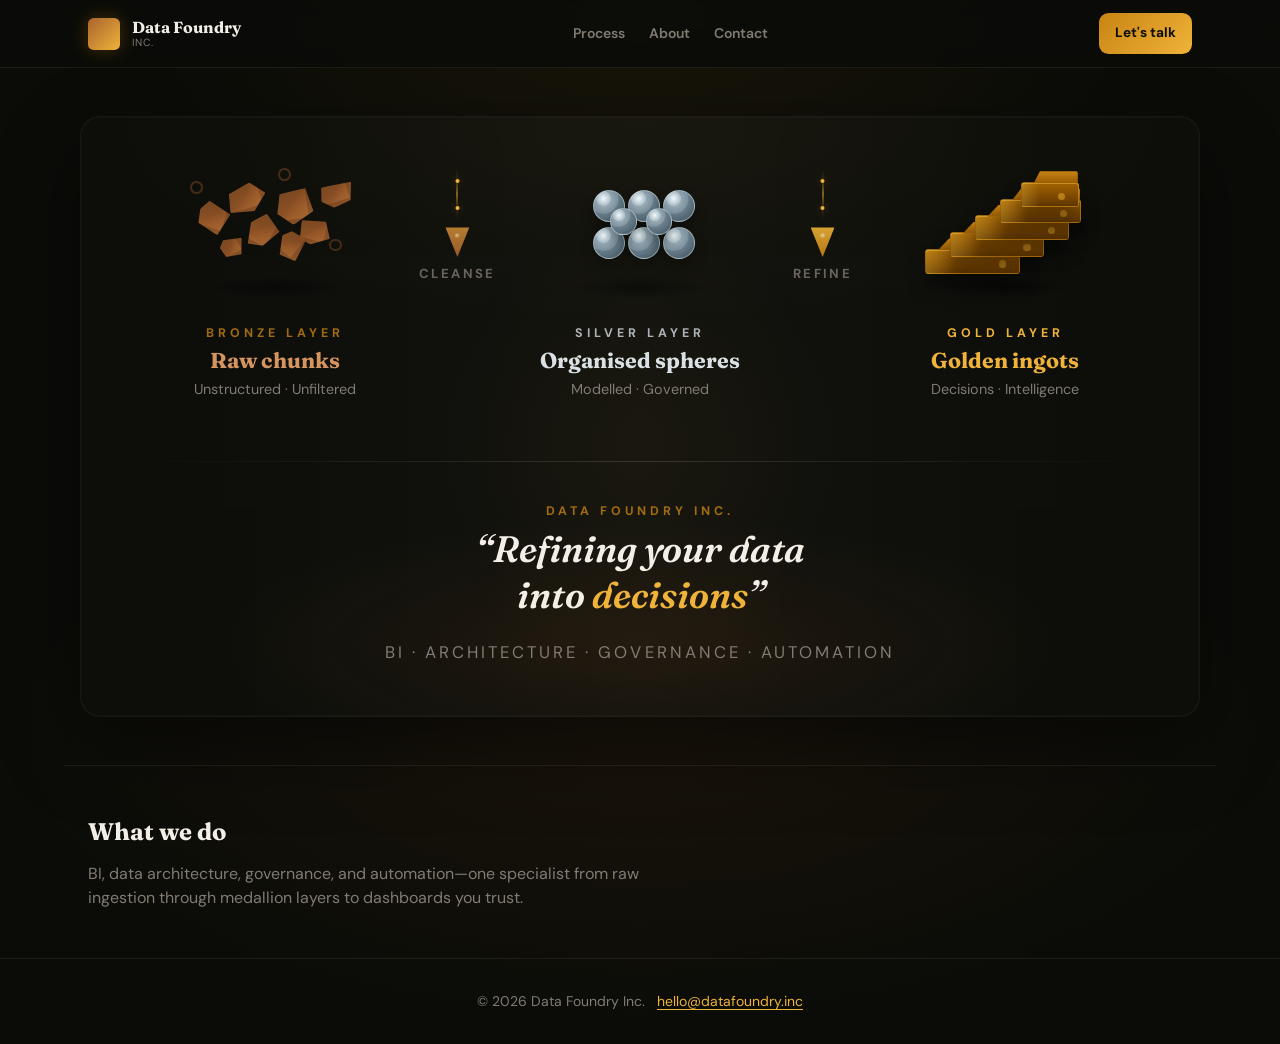
==== index.html @ 5c79ffc4 "Refine medallion stage visuals. Update the hero stages with uneven bronze chunks, organised silver s" ====
<!DOCTYPE html>
<html lang="en">
  <head>
    <meta charset="UTF-8" />
    <meta name="viewport" content="width=device-width, initial-scale=1.0" />
    <meta
      name="description"
      content="Data Foundry Inc. — Refining your data into decisions through bronze, silver, and gold."
    />
    <title>Data Foundry Inc. | Turning Raw Data into Gold</title>
    <link rel="preconnect" href="https://fonts.googleapis.com" />
    <link rel="preconnect" href="https://fonts.gstatic.com" crossorigin />
    <link
      href="https://fonts.googleapis.com/css2?family=DM+Sans:ital,opsz,wght@0,9..40,400;0,9..40,500;0,9..40,600&family=Fraunces:ital,opsz,wght@0,9..144,600;0,9..144,700;1,9..144,500&display=swap"
      rel="stylesheet"
    />
    <link rel="stylesheet" href="css/styles.css" />
  </head>
  <body>
    <a class="skip-link" href="#main">Skip to main content</a>

    <header class="nav">
      <div class="nav__inner">
        <a class="nav__brand" href="#" aria-label="Data Foundry Inc. home">
          <span class="nav__mark" aria-hidden="true"></span>
          <span class="nav__wordmark">
            <span class="nav__name">Data Foundry</span>
            <span class="nav__inc">Inc.</span>
          </span>
        </a>
        <nav class="nav__links" aria-label="Primary">
          <a href="#schema">Process</a>
          <a href="#about">About</a>
          <a href="#contact">Contact</a>
        </nav>
        <a class="btn btn--nav" href="mailto:hello@datafoundry.inc">Let's talk</a>
      </div>
    </header>

    <main id="main">
      <section class="hero" aria-labelledby="hero-heading">
        <div
          id="schema"
          class="hero-card"
          role="img"
          aria-label="Bronze layer raw chunks are cleansed into silver layer organised pieces, then refined into gold layer golden ingots. Data Foundry Inc. refining your data into decisions."
        >
          <div class="hero-card__stages">
            <article class="stage stage--bronze">
              <div class="stage__visual stage__visual--chunks" aria-hidden="true">
                <span class="ore ore--1"></span>
                <span class="ore ore--2"></span>
                <span class="ore ore--3"></span>
                <span class="ore ore--4"></span>
                <span class="ore ore--5"></span>
                <span class="ore ore--6"></span>
                <span class="ore ore--7"></span>
                <span class="ore ore--8"></span>
                <span class="spark spark--1"></span>
                <span class="spark spark--2"></span>
                <span class="spark spark--3"></span>
              </div>
              <p class="stage__eyebrow">Bronze Layer</p>
              <h2 class="stage__title">Raw chunks</h2>
              <p class="stage__meta">Unstructured · Unfiltered</p>
            </article>

            <div class="stage-action stage-action--cleanse" aria-hidden="true">
              <span class="stage-action__line"></span>
              <span class="stage-action__arrow"></span>
              <span class="stage-action__label">Cleanse</span>
            </div>

            <article class="stage stage--silver">
              <div class="stage__visual stage__visual--spheres" aria-hidden="true">
                <span class="sphere sphere--1"></span>
                <span class="sphere sphere--2"></span>
                <span class="sphere sphere--3"></span>
                <span class="sphere sphere--4"></span>
                <span class="sphere sphere--5"></span>
                <span class="sphere sphere--6"></span>
                <span class="sphere sphere--7"></span>
                <span class="sphere sphere--8"></span>
              </div>
              <p class="stage__eyebrow">Silver Layer</p>
              <h2 class="stage__title">Organised spheres</h2>
              <p class="stage__meta">Modelled · Governed</p>
            </article>

            <div class="stage-action stage-action--refine" aria-hidden="true">
              <span class="stage-action__line"></span>
              <span class="stage-action__arrow"></span>
              <span class="stage-action__label">Refine</span>
            </div>

            <article class="stage stage--gold">
              <div class="stage__visual stage__visual--ingots" aria-hidden="true">
                <span class="gold-ingot gold-ingot--1"></span>
                <span class="gold-ingot gold-ingot--2"></span>
                <span class="gold-ingot gold-ingot--3"></span>
                <span class="gold-ingot gold-ingot--4"></span>
                <span class="gold-ingot gold-ingot--5"></span>
              </div>
              <p class="stage__eyebrow">Gold Layer</p>
              <h2 class="stage__title">Golden ingots</h2>
              <p class="stage__meta">Decisions · Intelligence</p>
            </article>
          </div>

          <div class="hero-card__divider"></div>

          <div class="hero-card__brand">
            <p class="hero-card__kicker">Data Foundry Inc.</p>
            <h1 id="hero-heading">
              “Refining your data<br />
              into <span>decisions</span>”
            </h1>
            <p class="hero-card__services">
              BI · Architecture · Governance · Automation
            </p>
          </div>
        </div>
      </section>

      <section
        id="how-we-work"
        class="placeholder-section"
        aria-labelledby="how-heading"
      >
        <h2 id="how-heading">What we do</h2>
        <p>
          BI, data architecture, governance, and automation—one specialist from raw
          ingestion through medallion layers to dashboards you trust.
        </p>
      </section>
    </main>

    <footer class="footer" id="contact">
      <p>
        &copy; 2026 Data Foundry Inc.
        <a href="mailto:hello@datafoundry.inc">hello@datafoundry.inc</a>
      </p>
    </footer>
  </body>
</html>
---- css/styles.css ----
/* Data Foundry Inc. */

:root {
  --color-bg: #0b0c08;
  --color-panel: #0d0e0a;
  --color-text: #f4efe6;
  --color-muted: #817b72;
  --color-dim: #504b43;
  --color-bronze: #a9632e;
  --color-bronze-dark: #5e3418;
  --color-silver: #738997;
  --color-silver-light: #9aabb4;
  --color-gold: #c88412;
  --color-gold-light: #efb33a;
  --color-border: rgba(244, 239, 230, 0.08);
  --color-focus: #efb33a;

  --font-display: "Fraunces", Georgia, serif;
  --font-body: "DM Sans", system-ui, sans-serif;

  --nav-height: 4.25rem;
  --content-max: 72rem;
}

*,
*::before,
*::after {
  box-sizing: border-box;
}

html {
  scroll-behavior: smooth;
}

body {
  margin: 0;
  min-height: 100vh;
  font-family: var(--font-body);
  font-size: 1rem;
  line-height: 1.5;
  color: var(--color-text);
  background:
    radial-gradient(ellipse 80% 45% at 50% 70%, rgba(132, 74, 28, 0.12), transparent 62%),
    radial-gradient(ellipse 60% 40% at 50% 0%, rgba(201, 132, 18, 0.08), transparent 65%),
    var(--color-bg);
}

a {
  color: var(--color-gold-light);
  text-underline-offset: 0.2em;
}

a:hover {
  color: var(--color-text);
}

.skip-link {
  position: absolute;
  top: 1rem;
  left: 1rem;
  z-index: 200;
  padding: 0.5rem 1rem;
  font-weight: 700;
  color: var(--color-bg);
  background: var(--color-gold-light);
  border-radius: 0.25rem;
  transform: translateY(-200%);
}

.skip-link:focus {
  transform: translateY(0);
  outline: 3px solid var(--color-focus);
  outline-offset: 2px;
}

/* Nav */
.nav {
  position: sticky;
  top: 0;
  z-index: 100;
  height: var(--nav-height);
  background: rgba(11, 12, 8, 0.88);
  backdrop-filter: blur(10px);
  border-bottom: 1px solid var(--color-border);
}

.nav__inner {
  display: flex;
  align-items: center;
  justify-content: space-between;
  gap: 1rem;
  max-width: var(--content-max);
  height: 100%;
  margin: 0 auto;
  padding: 0 1.5rem;
}

.nav__brand {
  display: flex;
  align-items: center;
  gap: 0.75rem;
  color: var(--color-text);
  text-decoration: none;
}

.nav__mark {
  width: 2rem;
  height: 2rem;
  background: linear-gradient(135deg, var(--color-bronze), var(--color-gold-light));
  border-radius: 0.35rem;
  box-shadow: 0 0 18px rgba(201, 132, 18, 0.3);
}

.nav__wordmark {
  display: flex;
  flex-direction: column;
  line-height: 1.15;
}

.nav__name {
  font-family: var(--font-display);
  font-size: 1rem;
  font-weight: 700;
}

.nav__inc {
  font-size: 0.65rem;
  letter-spacing: 0.1em;
  text-transform: uppercase;
  color: var(--color-muted);
}

.nav__links {
  display: none;
  gap: 1.5rem;
}

.nav__links a {
  font-size: 0.875rem;
  font-weight: 600;
  color: var(--color-muted);
  text-decoration: none;
}

.nav__links a:hover {
  color: var(--color-text);
}

.btn {
  display: inline-flex;
  align-items: center;
  justify-content: center;
  padding: 0.65rem 1rem;
  font-size: 0.85rem;
  font-weight: 700;
  color: var(--color-bg);
  text-decoration: none;
  background: linear-gradient(135deg, var(--color-gold), var(--color-gold-light));
  border-radius: 0.6rem;
  transition: filter 0.2s ease, transform 0.2s ease;
}

.btn:hover {
  color: var(--color-bg);
  filter: brightness(1.08);
  transform: translateY(-1px);
}

.btn:focus-visible {
  outline: 3px solid var(--color-focus);
  outline-offset: 2px;
}

/* Hero */
.hero {
  max-width: var(--content-max);
  margin: 0 auto;
  padding: clamp(1.5rem, 4vw, 3rem) 1rem 3rem;
}

.hero-card {
  position: relative;
  overflow: hidden;
  padding: clamp(2rem, 4vw, 4rem) clamp(1.25rem, 4vw, 3.5rem) clamp(2rem, 4vw, 3.25rem);
  color: var(--color-text);
  background:
    radial-gradient(ellipse 55% 30% at 50% 88%, rgba(153, 81, 22, 0.13), transparent 70%),
    radial-gradient(ellipse 70% 50% at 50% 0%, rgba(255, 184, 58, 0.035), transparent 70%),
    var(--color-panel);
  border: 1px solid rgba(244, 239, 230, 0.045);
  border-radius: 1.25rem;
  box-shadow:
    0 30px 80px rgba(0, 0, 0, 0.45),
    inset 0 0 0 1px rgba(255, 255, 255, 0.02);
}

.hero-card::before {
  content: "";
  position: absolute;
  inset: 0;
  pointer-events: none;
  background:
    linear-gradient(90deg, transparent, rgba(255, 255, 255, 0.025), transparent),
    radial-gradient(circle at 50% 55%, rgba(201, 132, 18, 0.06), transparent 34%);
  opacity: 0.8;
}

.hero-card__stages {
  position: relative;
  z-index: 1;
  display: grid;
  grid-template-columns: 1fr;
  gap: 2.5rem;
  align-items: start;
}

.stage {
  text-align: center;
}

.stage__visual {
  position: relative;
  width: min(12rem, 70vw);
  height: 8.5rem;
  margin: 0 auto 1.25rem;
}

.stage__visual::after {
  content: "";
  position: absolute;
  left: 50%;
  bottom: 0.35rem;
  width: 75%;
  height: 1.4rem;
  background: radial-gradient(ellipse, rgba(0, 0, 0, 0.42), transparent 68%);
  transform: translateX(-50%);
  pointer-events: none;
}

.stage__eyebrow,
.hero-card__kicker {
  margin: 0 0 0.35rem;
  font-size: 0.78rem;
  font-weight: 700;
  letter-spacing: 0.32em;
  text-transform: uppercase;
}

.stage--bronze .stage__eyebrow,
.hero-card__kicker {
  color: rgba(201, 132, 18, 0.78);
}

.stage--silver .stage__eyebrow {
  color: rgba(218, 226, 230, 0.78);
}

.stage--gold .stage__eyebrow {
  color: var(--color-gold-light);
}

.stage__title {
  margin: 0;
  font-family: var(--font-display);
  font-size: clamp(1.1rem, 2.2vw, 1.35rem);
  line-height: 1.1;
}

.stage--bronze .stage__title {
  color: #d6945f;
}

.stage--silver .stage__title {
  color: #d9e1e5;
}

.stage--gold .stage__title {
  color: var(--color-gold-light);
}

.stage__meta {
  margin: 0.45rem 0 0;
  font-size: 0.9rem;
  color: var(--color-muted);
}

/* Bronze chunks */
.ore {
  position: absolute;
  display: block;
  width: 2rem;
  height: 1.9rem;
  background:
    linear-gradient(135deg, rgba(255, 183, 101, 0.22), transparent 42%),
    linear-gradient(145deg, #643414, var(--color-bronze) 58%, #c17a3c);
  clip-path: polygon(var(--p1, 12% 10%), var(--p2, 92% 0), var(--p3, 100% 65%), var(--p4, 58% 100%), var(--p5, 0 78%));
  box-shadow:
    0 8px 14px rgba(0, 0, 0, 0.38),
    inset -0.35rem -0.3rem 0 rgba(61, 31, 12, 0.25);
  opacity: 0.9;
  animation: ore-drift 4.5s ease-in-out infinite;
}

.ore--1 {
  top: 2.2rem;
  left: 1.2rem;
  transform: rotate(18deg);
  --p1: 20% 0;
  --p2: 95% 22%;
  --p3: 76% 100%;
  --p4: 8% 80%;
  --p5: 0 34%;
}

.ore--2 {
  top: 1rem;
  left: 3rem;
  width: 2.45rem;
  height: 1.8rem;
  transform: rotate(-17deg);
  animation-delay: 0.25s;
  --p1: 10% 18%;
  --p2: 68% 0;
  --p3: 100% 50%;
  --p4: 60% 100%;
  --p5: 0 82%;
}

.ore--3 {
  top: 2.85rem;
  left: 4.35rem;
  width: 1.85rem;
  height: 2.2rem;
  transform: rotate(28deg);
  animation-delay: 0.5s;
  --p1: 34% 0;
  --p2: 100% 28%;
  --p3: 72% 86%;
  --p4: 24% 100%;
  --p5: 0 42%;
}

.ore--4 {
  top: 1.35rem;
  left: 6rem;
  width: 2.35rem;
  height: 2.15rem;
  transform: rotate(-9deg);
  animation-delay: 0.75s;
  --p1: 18% 6%;
  --p2: 88% 0;
  --p3: 100% 70%;
  --p4: 42% 100%;
  --p5: 4% 62%;
}

.ore--5 {
  top: 3.2rem;
  left: 7.5rem;
  width: 2rem;
  height: 1.65rem;
  transform: rotate(16deg);
  animation-delay: 1s;
  --p1: 0 20%;
  --p2: 74% 0;
  --p3: 100% 58%;
  --p4: 46% 100%;
  --p5: 10% 88%;
}

.ore--6 {
  top: 0.95rem;
  left: 8.8rem;
  width: 2.15rem;
  height: 1.45rem;
  transform: rotate(-18deg);
  animation-delay: 1.25s;
  --p1: 12% 0;
  --p2: 100% 16%;
  --p3: 82% 90%;
  --p4: 30% 100%;
  --p5: 0 58%;
}

.ore--7 {
  top: 4.25rem;
  left: 2.65rem;
  width: 1.5rem;
  height: 1.35rem;
  transform: rotate(-31deg);
  animation-delay: 0.65s;
  --p1: 28% 0;
  --p2: 100% 35%;
  --p3: 64% 100%;
  --p4: 4% 74%;
  --p5: 0 24%;
}

.ore--8 {
  top: 3.95rem;
  left: 6.2rem;
  width: 1.65rem;
  height: 1.8rem;
  transform: rotate(39deg);
  animation-delay: 1.45s;
  --p1: 18% 10%;
  --p2: 80% 0;
  --p3: 100% 84%;
  --p4: 38% 100%;
  --p5: 0 42%;
}

.spark {
  position: absolute;
  display: block;
  width: 0.8rem;
  height: 0.8rem;
  border: 2px solid rgba(169, 99, 46, 0.35);
  border-radius: 50%;
  animation: spark-pulse 3s ease-in-out infinite;
}

.spark--1 {
  top: 0.8rem;
  left: 0.7rem;
}

.spark--2 {
  top: 0;
  left: 6.2rem;
  animation-delay: 0.5s;
}

.spark--3 {
  top: 4.4rem;
  left: 9.4rem;
  animation-delay: 1s;
}

/* Silver spheres */
.sphere {
  position: absolute;
  display: block;
  width: 2rem;
  height: 2rem;
  background:
    radial-gradient(circle at 32% 25%, rgba(245, 252, 255, 0.95), rgba(175, 193, 202, 0.75) 24%, transparent 25%),
    radial-gradient(circle at 35% 30%, #aebdc5, var(--color-silver) 55%, #3f535f 100%);
  border: 1px solid rgba(221, 235, 240, 0.42);
  border-radius: 50%;
  box-shadow:
    0 9px 14px rgba(0, 0, 0, 0.25),
    inset -0.35rem -0.45rem 0 rgba(40, 56, 64, 0.22);
  animation: sphere-breathe 4.8s ease-in-out infinite;
}

.sphere--1 {
  top: 1.35rem;
  left: 3.05rem;
}

.sphere--2 {
  top: 1.35rem;
  left: 5.25rem;
  animation-delay: 0.3s;
}

.sphere--3 {
  top: 1.35rem;
  left: 7.45rem;
  animation-delay: 0.6s;
}

.sphere--4 {
  top: 3.65rem;
  left: 3.05rem;
  animation-delay: 0.9s;
}

.sphere--5 {
  top: 3.65rem;
  left: 5.25rem;
  animation-delay: 1.2s;
}

.sphere--6 {
  top: 3.65rem;
  left: 7.45rem;
  animation-delay: 1.5s;
}

.sphere--7 {
  top: 2.5rem;
  left: 4.15rem;
  width: 1.65rem;
  height: 1.65rem;
  animation-delay: 0.15s;
}

.sphere--8 {
  top: 2.5rem;
  left: 6.35rem;
  width: 1.65rem;
  height: 1.65rem;
  animation-delay: 0.45s;
}

/* Gold ingots */
.gold-ingot {
  position: absolute;
  display: block;
  width: 5.9rem;
  height: 1.55rem;
  background:
    linear-gradient(90deg, rgba(255, 210, 77, 0.28), transparent 32%),
    linear-gradient(180deg, #a26203, #754300 72%, #5c3400);
  border: 1px solid rgba(255, 186, 46, 0.18);
  border-radius: 0.22rem;
  box-shadow:
    0 12px 18px rgba(0, 0, 0, 0.35),
    inset 0 1px 0 rgba(255, 198, 67, 0.45);
  animation: ingot-glow 4s ease-in-out infinite;
}

.gold-ingot::before {
  content: "";
  position: absolute;
  top: -0.72rem;
  left: 0.72rem;
  right: 0;
  height: 0.75rem;
  background: linear-gradient(180deg, var(--color-gold), #9b5d06);
  clip-path: polygon(14% 0, 100% 0, 100% 100%, 0 100%);
  border-radius: 0.16rem 0.16rem 0 0;
}

.gold-ingot::after {
  content: "";
  position: absolute;
  top: 0.65rem;
  right: 0.8rem;
  width: 0.45rem;
  height: 0.45rem;
  background: rgba(255, 190, 48, 0.45);
  border-radius: 50%;
}

.gold-ingot--1 {
  top: 5.05rem;
  left: 1rem;
}

.gold-ingot--2 {
  top: 4rem;
  left: 2.55rem;
  animation-delay: 0.25s;
}

.gold-ingot--3 {
  top: 2.95rem;
  left: 4.1rem;
  animation-delay: 0.5s;
}

.gold-ingot--4 {
  top: 1.9rem;
  left: 5.65rem;
  width: 5.1rem;
  animation-delay: 0.75s;
}

.gold-ingot--5 {
  top: 0.85rem;
  left: 7rem;
  width: 3.6rem;
  animation-delay: 1s;
}

/* Stage action markers */
.stage-action {
  display: none;
}

.stage-action__line {
  position: absolute;
  left: 50%;
  top: 0;
  width: 1px;
  height: 3.25rem;
  background: linear-gradient(180deg, transparent, rgba(201, 132, 18, 0.28), var(--color-gold-light), rgba(201, 132, 18, 0.28), transparent);
  transform: translateX(-50%);
}

.stage-action__line::before,
.stage-action__line::after {
  content: "";
  position: absolute;
  left: 50%;
  width: 0.25rem;
  height: 0.25rem;
  background: var(--color-gold-light);
  border-radius: 50%;
  transform: translateX(-50%);
  box-shadow: 0 0 8px rgba(239, 179, 58, 0.45);
}

.stage-action__line::before {
  top: 0.65rem;
}

.stage-action__line::after {
  bottom: 0.65rem;
}

.stage-action__arrow {
  position: absolute;
  left: 50%;
  top: 3.7rem;
  width: 1.55rem;
  height: 1.85rem;
  background:
    radial-gradient(circle at 50% 28%, rgba(255, 235, 179, 0.8), transparent 12%),
    linear-gradient(180deg, var(--color-gold-light), var(--color-gold));
  clip-path: polygon(50% 100%, 2% 0, 98% 0);
  opacity: 0.9;
  transform: translateX(-50%);
  animation: marker-drop 2.6s ease-in-out infinite;
  filter: drop-shadow(0 0 8px rgba(201, 132, 18, 0.35));
}

.stage-action__label {
  position: absolute;
  top: 6rem;
  left: 50%;
  font-size: 0.82rem;
  font-weight: 700;
  letter-spacing: 0.18em;
  text-transform: uppercase;
  color: rgba(129, 123, 114, 0.78);
  transform: translateX(-50%);
}

.stage-action--cleanse .stage-action__arrow {
  background:
    radial-gradient(circle at 50% 28%, rgba(255, 235, 179, 0.8), transparent 12%),
    linear-gradient(180deg, #c88935, var(--color-bronze));
}

.stage-action--refine .stage-action__arrow {
  background:
    radial-gradient(circle at 50% 28%, rgba(255, 246, 204, 0.92), transparent 12%),
    linear-gradient(180deg, var(--color-gold-light), var(--color-gold));
}

.hero-card__divider {
  position: relative;
  z-index: 1;
  height: 1px;
  margin: clamp(2.5rem, 5vw, 3.75rem) 0 clamp(2rem, 4vw, 2.5rem);
  background: linear-gradient(90deg, transparent, rgba(244, 239, 230, 0.14), transparent);
}

.hero-card__brand {
  position: relative;
  z-index: 1;
  max-width: 44rem;
  margin: 0 auto;
  text-align: center;
}

.hero-card__brand h1 {
  margin: 0;
  font-family: var(--font-display);
  font-size: clamp(1.65rem, 4vw, 2.3rem);
  font-style: italic;
  font-weight: 600;
  line-height: 1.25;
  color: var(--color-text);
}

.hero-card__brand h1 span {
  color: var(--color-gold-light);
}

.hero-card__services {
  margin: 1.35rem 0 0;
  font-size: clamp(0.85rem, 2vw, 1.05rem);
  letter-spacing: 0.18em;
  text-transform: uppercase;
  color: var(--color-muted);
}

.placeholder-section {
  max-width: var(--content-max);
  margin: 0 auto;
  padding: 3rem 1.5rem;
  border-top: 1px solid var(--color-border);
}

.placeholder-section h2 {
  margin: 0 0 0.75rem;
  font-family: var(--font-display);
  font-size: 1.5rem;
}

.placeholder-section p {
  margin: 0;
  max-width: 36rem;
  color: var(--color-muted);
}

.footer {
  padding: 2rem 1.5rem;
  border-top: 1px solid var(--color-border);
  text-align: center;
  font-size: 0.875rem;
  color: var(--color-muted);
}

.footer p {
  margin: 0;
}

.footer a {
  margin-left: 0.5rem;
}

@keyframes ore-drift {
  0%,
  100% {
    translate: 0 0;
  }
  50% {
    translate: 0 -0.35rem;
  }
}

@keyframes spark-pulse {
  0%,
  100% {
    opacity: 0.25;
    scale: 0.9;
  }
  50% {
    opacity: 0.8;
    scale: 1.15;
  }
}

@keyframes sphere-breathe {
  0%,
  100% {
    translate: 0 0;
    filter: brightness(1);
  }
  50% {
    translate: 0 -0.18rem;
    filter: brightness(1.12);
  }
}

@keyframes ingot-glow {
  0%,
  100% {
    filter: brightness(0.95);
    box-shadow:
      0 12px 18px rgba(0, 0, 0, 0.35),
      inset 0 1px 0 rgba(255, 198, 67, 0.45);
  }
  50% {
    filter: brightness(1.18);
    box-shadow:
      0 12px 20px rgba(0, 0, 0, 0.35),
      0 0 24px rgba(201, 132, 18, 0.28),
      inset 0 1px 0 rgba(255, 198, 67, 0.6);
  }
}

@keyframes marker-drop {
  0%,
  100% {
    translate: 0 0;
    opacity: 0.65;
  }
  50% {
    translate: 0 0.4rem;
    opacity: 1;
  }
}

@media (prefers-reduced-motion: reduce) {
  html {
    scroll-behavior: auto;
  }

  .ore,
  .spark,
  .sphere,
  .gold-ingot,
  .stage-action__arrow {
    animation: none;
  }

  .btn:hover {
    transform: none;
  }
}

@media (min-width: 760px) {
  .nav__links {
    display: flex;
  }

  .hero-card__stages {
    grid-template-columns: minmax(0, 1fr) 5rem minmax(0, 1fr) 5rem minmax(0, 1fr);
    gap: 0;
  }

  .stage-action {
    position: relative;
    display: block;
    min-height: 8.5rem;
  }
}

@media (max-width: 759px) {
  .stage-action {
    display: flex;
    align-items: center;
    justify-content: center;
    min-height: 2rem;
  }

  .stage-action__line {
    position: static;
    width: min(12rem, 60vw);
    height: 1px;
    background: linear-gradient(90deg, transparent, rgba(201, 132, 18, 0.8), transparent);
    transform: none;
  }

  .stage-action__line::before,
  .stage-action__line::after,
  .stage-action__arrow,
  .stage-action__label {
    display: none;
  }
}
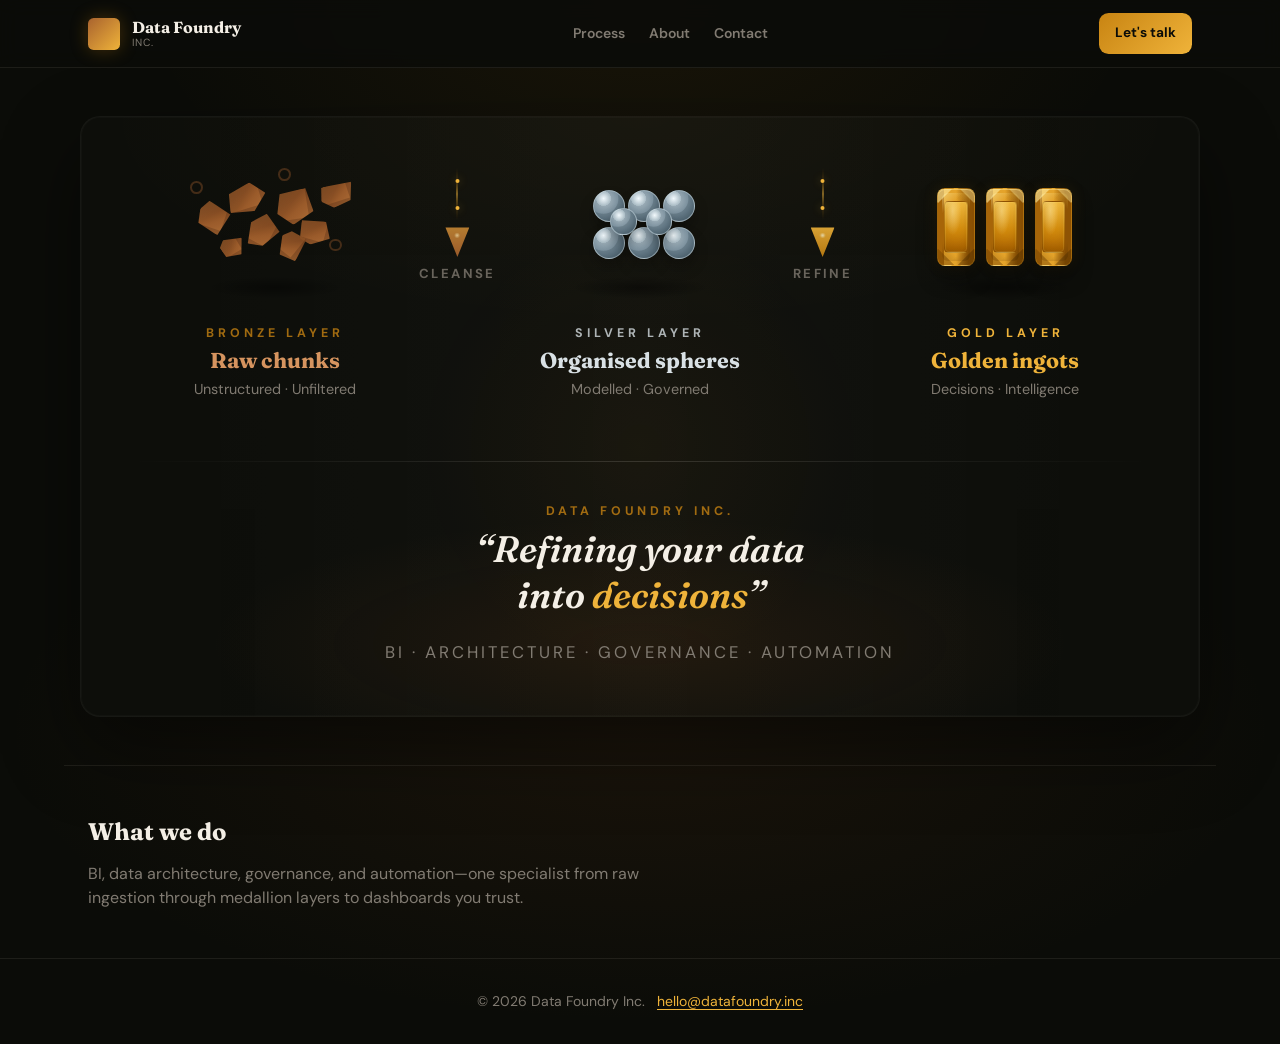
==== commit 3c0103dd: "Refine gold ingot visuals. Show three equal beveled ingots side by side in the hero gold stage.  Co-" ====
--- a/index.html
+++ b/index.html
@@ -98,8 +98,6 @@
                 <span class="gold-ingot gold-ingot--1"></span>
                 <span class="gold-ingot gold-ingot--2"></span>
                 <span class="gold-ingot gold-ingot--3"></span>
-                <span class="gold-ingot gold-ingot--4"></span>
-                <span class="gold-ingot gold-ingot--5"></span>
               </div>
               <p class="stage__eyebrow">Gold Layer</p>
               <h2 class="stage__title">Golden ingots</h2>
--- a/css/styles.css
+++ b/css/styles.css
@@ -509,71 +509,66 @@
 .gold-ingot {
   position: absolute;
   display: block;
-  width: 5.9rem;
-  height: 1.55rem;
-  background:
-    linear-gradient(90deg, rgba(255, 210, 77, 0.28), transparent 32%),
-    linear-gradient(180deg, #a26203, #754300 72%, #5c3400);
+  width: 2.35rem;
+  height: 4.85rem;
+  background:
+    linear-gradient(135deg, rgba(255, 240, 166, 0.58) 0 12%, transparent 13%),
+    linear-gradient(225deg, rgba(255, 240, 166, 0.4) 0 12%, transparent 13%),
+    linear-gradient(315deg, rgba(80, 46, 0, 0.42) 0 14%, transparent 15%),
+    linear-gradient(45deg, rgba(112, 64, 0, 0.44) 0 14%, transparent 15%),
+    linear-gradient(90deg, #a76508 0 16%, #e4a32a 17% 50%, #8e5304 84% 100%);
   border: 1px solid rgba(255, 186, 46, 0.18);
-  border-radius: 0.22rem;
+  border-radius: 0.5rem;
   box-shadow:
-    0 12px 18px rgba(0, 0, 0, 0.35),
-    inset 0 1px 0 rgba(255, 198, 67, 0.45);
+    0 12px 20px rgba(0, 0, 0, 0.38),
+    0 0 16px rgba(201, 132, 18, 0.12),
+    inset 0 1px 0 rgba(255, 233, 156, 0.45);
   animation: ingot-glow 4s ease-in-out infinite;
 }
 
 .gold-ingot::before {
   content: "";
   position: absolute;
-  top: -0.72rem;
-  left: 0.72rem;
-  right: 0;
-  height: 0.75rem;
-  background: linear-gradient(180deg, var(--color-gold), #9b5d06);
-  clip-path: polygon(14% 0, 100% 0, 100% 100%, 0 100%);
-  border-radius: 0.16rem 0.16rem 0 0;
+  inset: 0.72rem 0.38rem;
+  background:
+    radial-gradient(ellipse at 35% 18%, rgba(255, 246, 196, 0.42), transparent 42%),
+    linear-gradient(180deg, #f1bd48, #cf8d18 55%, #a76408);
+  border: 1px solid rgba(76, 42, 0, 0.32);
+  border-radius: 0.28rem;
+  box-shadow:
+    inset 0 0 0 1px rgba(255, 231, 143, 0.12),
+    inset 0 -0.35rem 0.65rem rgba(76, 42, 0, 0.16);
+  filter: saturate(1.08);
 }
 
 .gold-ingot::after {
   content: "";
   position: absolute;
-  top: 0.65rem;
-  right: 0.8rem;
-  width: 0.45rem;
-  height: 0.45rem;
-  background: rgba(255, 190, 48, 0.45);
-  border-radius: 50%;
+  inset: 0.24rem;
+  background:
+    linear-gradient(135deg, rgba(255, 242, 173, 0.48), transparent 22%),
+    linear-gradient(225deg, rgba(255, 222, 103, 0.28), transparent 18%),
+    linear-gradient(315deg, rgba(68, 38, 0, 0.32), transparent 20%),
+    linear-gradient(45deg, rgba(101, 59, 0, 0.34), transparent 20%);
+  border-radius: 0.38rem;
+  pointer-events: none;
 }
 
 .gold-ingot--1 {
-  top: 5.05rem;
-  left: 1rem;
+  top: 1.25rem;
+  left: 1.75rem;
 }
 
 .gold-ingot--2 {
-  top: 4rem;
-  left: 2.55rem;
+  top: 1.25rem;
+  left: 4.8rem;
   animation-delay: 0.25s;
 }
 
 .gold-ingot--3 {
-  top: 2.95rem;
-  left: 4.1rem;
+  top: 1.25rem;
+  left: 7.85rem;
   animation-delay: 0.5s;
-}
-
-.gold-ingot--4 {
-  top: 1.9rem;
-  left: 5.65rem;
-  width: 5.1rem;
-  animation-delay: 0.75s;
-}
-
-.gold-ingot--5 {
-  top: 0.85rem;
-  left: 7rem;
-  width: 3.6rem;
-  animation-delay: 1s;
 }
 
 /* Stage action markers */
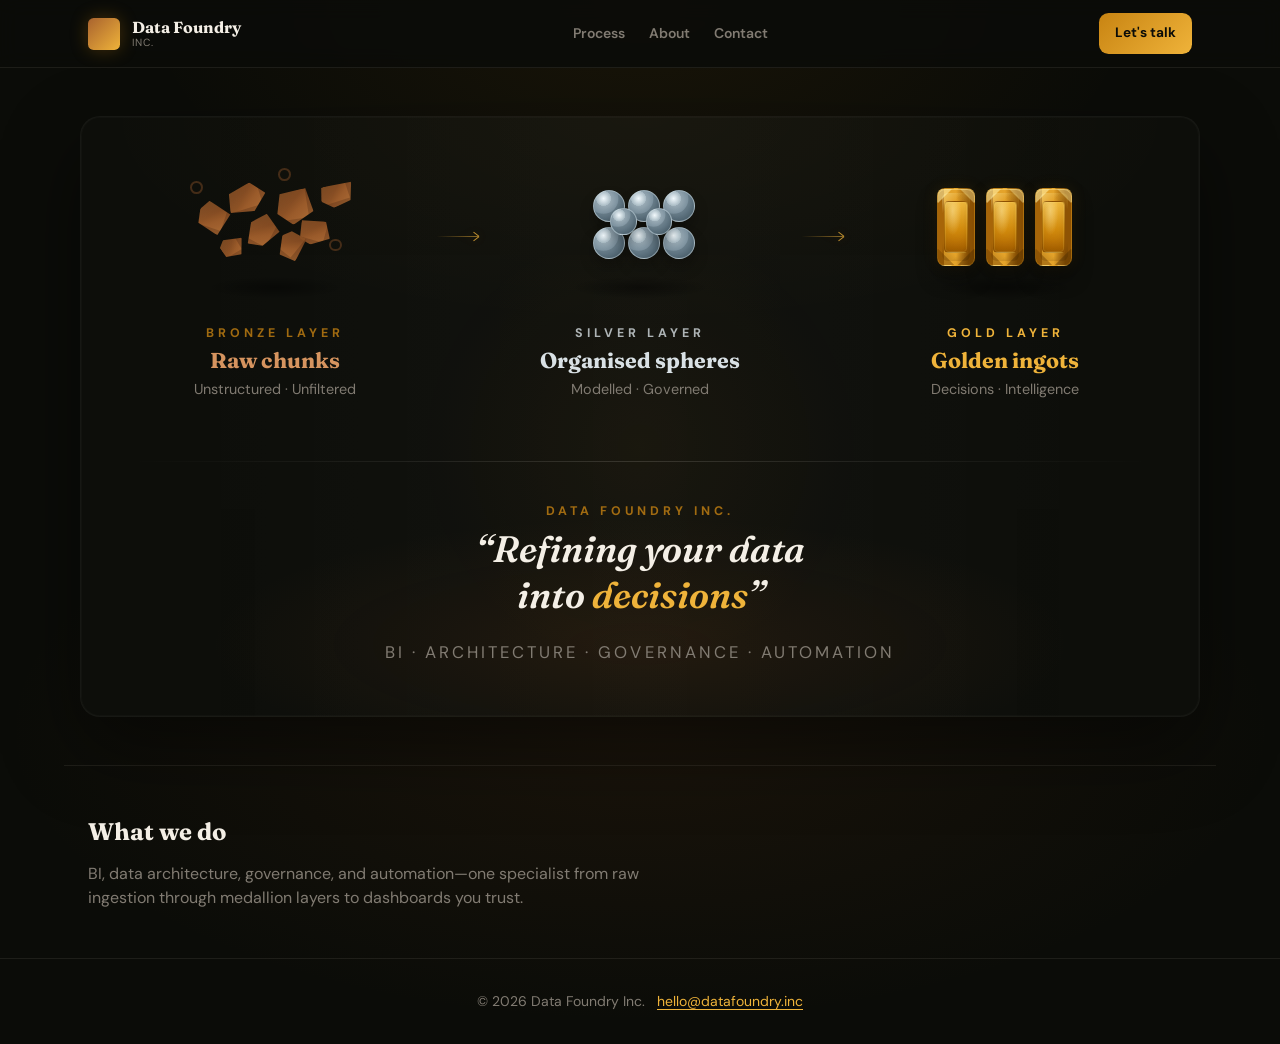
==== commit 744d9446: "Simplify medallion flow arrows. Replace the cleanse and refine markers with subtle horizontal arrows" ====
--- a/index.html
+++ b/index.html
@@ -65,10 +65,8 @@
               <p class="stage__meta">Unstructured · Unfiltered</p>
             </article>
 
-            <div class="stage-action stage-action--cleanse" aria-hidden="true">
-              <span class="stage-action__line"></span>
+            <div class="stage-action" aria-hidden="true">
               <span class="stage-action__arrow"></span>
-              <span class="stage-action__label">Cleanse</span>
             </div>
 
             <article class="stage stage--silver">
@@ -87,10 +85,8 @@
               <p class="stage__meta">Modelled · Governed</p>
             </article>
 
-            <div class="stage-action stage-action--refine" aria-hidden="true">
-              <span class="stage-action__line"></span>
+            <div class="stage-action" aria-hidden="true">
               <span class="stage-action__arrow"></span>
-              <span class="stage-action__label">Refine</span>
             </div>
 
             <article class="stage stage--gold">
--- a/css/styles.css
+++ b/css/styles.css
@@ -576,75 +576,34 @@
   display: none;
 }
 
-.stage-action__line {
-  position: absolute;
-  left: 50%;
-  top: 0;
-  width: 1px;
-  height: 3.25rem;
-  background: linear-gradient(180deg, transparent, rgba(201, 132, 18, 0.28), var(--color-gold-light), rgba(201, 132, 18, 0.28), transparent);
-  transform: translateX(-50%);
-}
-
-.stage-action__line::before,
-.stage-action__line::after {
+.stage-action__arrow {
+  position: relative;
+  display: block;
+  width: 2.7rem;
+  height: 1px;
+  background: linear-gradient(90deg, transparent, rgba(239, 179, 58, 0.72));
+  opacity: 0.78;
+  filter: drop-shadow(0 0 6px rgba(201, 132, 18, 0.28));
+  animation: arrow-pulse 2.8s ease-in-out infinite;
+}
+
+.stage-action__arrow::before,
+.stage-action__arrow::after {
   content: "";
   position: absolute;
-  left: 50%;
-  width: 0.25rem;
-  height: 0.25rem;
+  right: 0;
+  width: 0.45rem;
+  height: 1px;
   background: var(--color-gold-light);
-  border-radius: 50%;
-  transform: translateX(-50%);
-  box-shadow: 0 0 8px rgba(239, 179, 58, 0.45);
-}
-
-.stage-action__line::before {
-  top: 0.65rem;
-}
-
-.stage-action__line::after {
-  bottom: 0.65rem;
-}
-
-.stage-action__arrow {
-  position: absolute;
-  left: 50%;
-  top: 3.7rem;
-  width: 1.55rem;
-  height: 1.85rem;
-  background:
-    radial-gradient(circle at 50% 28%, rgba(255, 235, 179, 0.8), transparent 12%),
-    linear-gradient(180deg, var(--color-gold-light), var(--color-gold));
-  clip-path: polygon(50% 100%, 2% 0, 98% 0);
-  opacity: 0.9;
-  transform: translateX(-50%);
-  animation: marker-drop 2.6s ease-in-out infinite;
-  filter: drop-shadow(0 0 8px rgba(201, 132, 18, 0.35));
-}
-
-.stage-action__label {
-  position: absolute;
-  top: 6rem;
-  left: 50%;
-  font-size: 0.82rem;
-  font-weight: 700;
-  letter-spacing: 0.18em;
-  text-transform: uppercase;
-  color: rgba(129, 123, 114, 0.78);
-  transform: translateX(-50%);
-}
-
-.stage-action--cleanse .stage-action__arrow {
-  background:
-    radial-gradient(circle at 50% 28%, rgba(255, 235, 179, 0.8), transparent 12%),
-    linear-gradient(180deg, #c88935, var(--color-bronze));
-}
-
-.stage-action--refine .stage-action__arrow {
-  background:
-    radial-gradient(circle at 50% 28%, rgba(255, 246, 204, 0.92), transparent 12%),
-    linear-gradient(180deg, var(--color-gold-light), var(--color-gold));
+  transform-origin: right center;
+}
+
+.stage-action__arrow::before {
+  transform: rotate(38deg);
+}
+
+.stage-action__arrow::after {
+  transform: rotate(-38deg);
 }
 
 .hero-card__divider {
@@ -771,15 +730,15 @@
   }
 }
 
-@keyframes marker-drop {
+@keyframes arrow-pulse {
   0%,
   100% {
-    translate: 0 0;
-    opacity: 0.65;
+    opacity: 0.45;
+    transform: translateX(-0.15rem);
   }
   50% {
-    translate: 0 0.4rem;
-    opacity: 1;
+    opacity: 0.95;
+    transform: translateX(0.15rem);
   }
 }
 
@@ -813,7 +772,9 @@
 
   .stage-action {
     position: relative;
-    display: block;
+    display: flex;
+    align-items: center;
+    justify-content: center;
     min-height: 8.5rem;
   }
 }
@@ -823,21 +784,10 @@
     display: flex;
     align-items: center;
     justify-content: center;
-    min-height: 2rem;
-  }
-
-  .stage-action__line {
-    position: static;
-    width: min(12rem, 60vw);
-    height: 1px;
-    background: linear-gradient(90deg, transparent, rgba(201, 132, 18, 0.8), transparent);
-    transform: none;
-  }
-
-  .stage-action__line::before,
-  .stage-action__line::after,
-  .stage-action__arrow,
-  .stage-action__label {
-    display: none;
-  }
-}
+    min-height: 1.5rem;
+  }
+
+  .stage-action__arrow {
+    width: min(7rem, 35vw);
+  }
+}
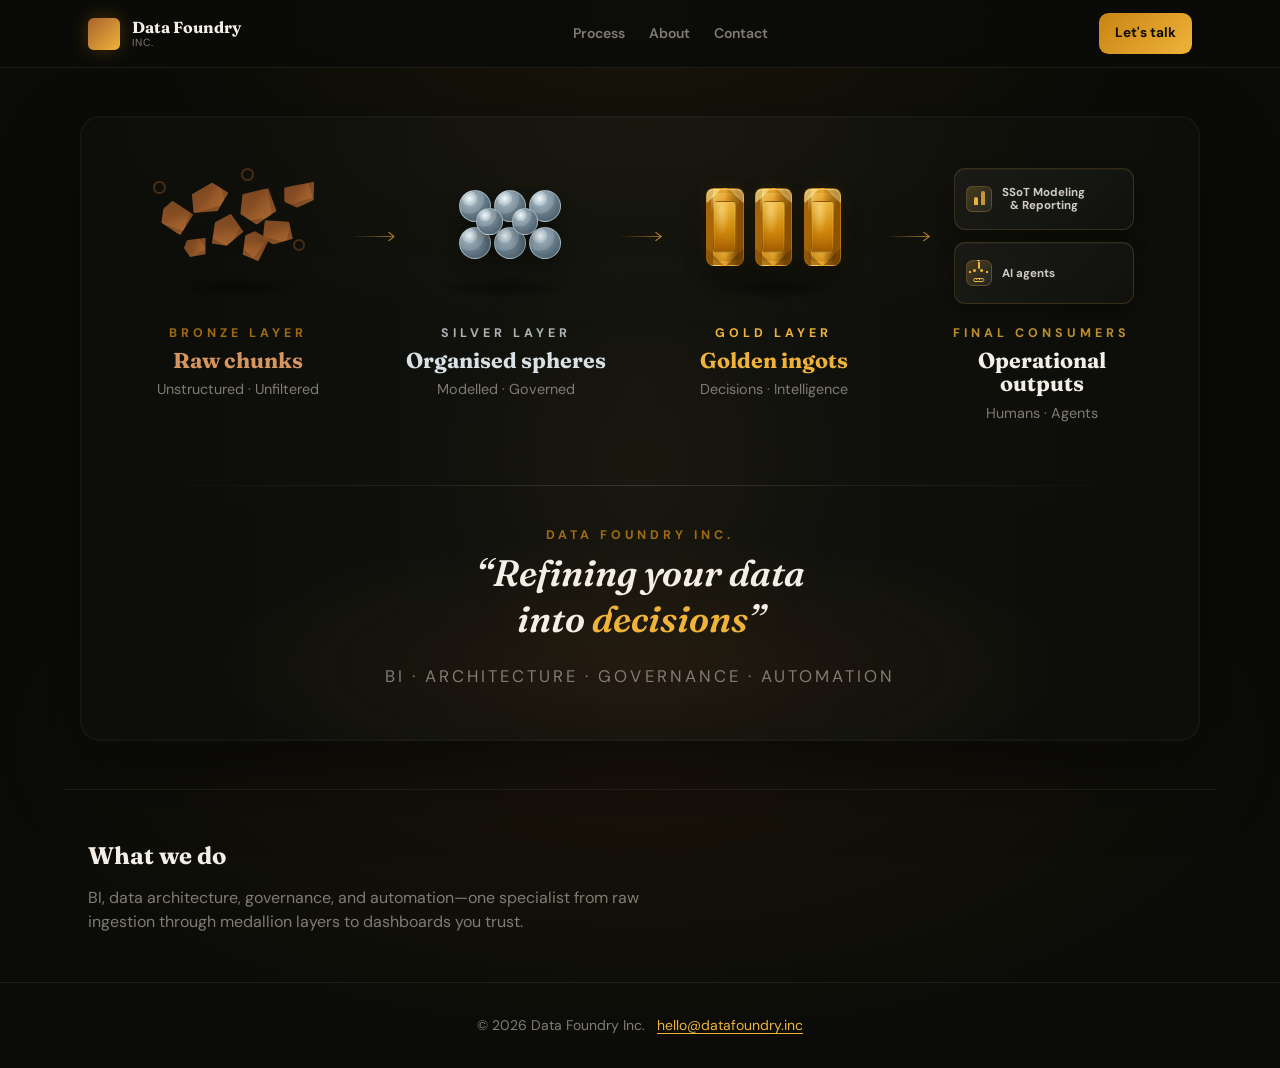
==== commit be39896e: "Add final consumers stage to medallion hero. Fork gold outputs into SSoT reporting and AI agent card" ====
--- a/index.html
+++ b/index.html
@@ -43,7 +43,7 @@
           id="schema"
           class="hero-card"
           role="img"
-          aria-label="Bronze layer raw chunks are cleansed into silver layer organised pieces, then refined into gold layer golden ingots. Data Foundry Inc. refining your data into decisions."
+          aria-label="Bronze layer raw chunks become silver layer organised spheres, then gold layer golden ingots, then fork into SSoT Modeling and Reporting and AI agents."
         >
           <div class="hero-card__stages">
             <article class="stage stage--bronze">
@@ -99,6 +99,30 @@
               <h2 class="stage__title">Golden ingots</h2>
               <p class="stage__meta">Decisions · Intelligence</p>
             </article>
+
+            <div class="stage-action stage-action--fork" aria-hidden="true">
+              <span class="stage-action__arrow"></span>
+            </div>
+
+            <article class="stage stage--consumers">
+              <div class="stage__visual stage__visual--consumers" aria-hidden="true">
+                <div class="consumer-flow">
+                  <span class="consumer-flow__branch consumer-flow__branch--top"></span>
+                  <span class="consumer-flow__branch consumer-flow__branch--bottom"></span>
+                </div>
+                <div class="consumer-card consumer-card--reporting">
+                  <span class="consumer-card__icon consumer-card__icon--reporting"></span>
+                  <span class="consumer-card__label">SSoT Modeling<br />&amp; Reporting</span>
+                </div>
+                <div class="consumer-card consumer-card--agents">
+                  <span class="consumer-card__icon consumer-card__icon--agents"></span>
+                  <span class="consumer-card__label">AI agents</span>
+                </div>
+              </div>
+              <p class="stage__eyebrow">Final Consumers</p>
+              <h2 class="stage__title">Operational outputs</h2>
+              <p class="stage__meta">Humans · Agents</p>
+            </article>
           </div>
 
           <div class="hero-card__divider"></div>
--- a/css/styles.css
+++ b/css/styles.css
@@ -259,6 +259,10 @@
   color: var(--color-gold-light);
 }
 
+.stage--consumers .stage__eyebrow {
+  color: rgba(239, 179, 58, 0.78);
+}
+
 .stage__title {
   margin: 0;
   font-family: var(--font-display);
@@ -276,6 +280,10 @@
 
 .stage--gold .stage__title {
   color: var(--color-gold-light);
+}
+
+.stage--consumers .stage__title {
+  color: var(--color-text);
 }
 
 .stage__meta {
@@ -571,6 +579,161 @@
   animation-delay: 0.5s;
 }
 
+/* Final consumers */
+.stage__visual--consumers {
+  display: grid;
+  grid-template-rows: auto auto;
+  gap: 0.75rem;
+  width: min(13.5rem, 78vw);
+  justify-items: center;
+  height: auto;
+  min-height: 8.5rem;
+}
+
+.stage__visual--consumers .consumer-flow {
+  display: none;
+}
+
+.stage__visual--consumers::after {
+  width: 86%;
+}
+
+.consumer-flow {
+  position: absolute;
+  inset: 0;
+  z-index: 0;
+  pointer-events: none;
+}
+
+.consumer-flow__branch {
+  position: absolute;
+  display: block;
+  left: 1.35rem;
+  width: 1.55rem;
+  height: 1px;
+  background: linear-gradient(90deg, transparent, rgba(239, 179, 58, 0.58));
+  box-shadow: 0 0 8px rgba(201, 132, 18, 0.18);
+  transform-origin: left center;
+}
+
+.consumer-flow__branch--top {
+  top: 24%;
+  transform: rotate(-18deg);
+}
+
+.consumer-flow__branch--bottom {
+  top: 74%;
+  transform: rotate(18deg);
+}
+
+.consumer-card {
+  position: relative;
+  z-index: 1;
+  display: flex;
+  align-items: center;
+  gap: 0.65rem;
+  width: min(11.25rem, 100%);
+  min-height: 3.25rem;
+  padding: 0.6rem 0.7rem;
+  background:
+    linear-gradient(135deg, rgba(244, 239, 230, 0.055), rgba(244, 239, 230, 0.018)),
+    rgba(13, 14, 10, 0.72);
+  border: 1px solid rgba(239, 179, 58, 0.16);
+  border-radius: 0.7rem;
+  box-shadow:
+    0 10px 18px rgba(0, 0, 0, 0.25),
+    inset 0 1px 0 rgba(255, 255, 255, 0.04);
+  animation: consumer-glow 4.6s ease-in-out infinite;
+}
+
+.consumer-card--agents {
+  animation-delay: 0.7s;
+}
+
+.consumer-card__icon {
+  position: relative;
+  flex: 0 0 auto;
+  width: 1.6rem;
+  height: 1.6rem;
+  border-radius: 0.38rem;
+  background: linear-gradient(135deg, rgba(239, 179, 58, 0.22), rgba(115, 137, 151, 0.12));
+  border: 1px solid rgba(239, 179, 58, 0.22);
+}
+
+.consumer-card__icon--reporting::before,
+.consumer-card__icon--reporting::after {
+  content: "";
+  position: absolute;
+  bottom: 0.35rem;
+  width: 0.25rem;
+  background: var(--color-gold-light);
+  border-radius: 999px 999px 0 0;
+}
+
+.consumer-card__icon--reporting::before {
+  left: 0.45rem;
+  height: 0.55rem;
+}
+
+.consumer-card__icon--reporting::after {
+  left: 0.85rem;
+  height: 0.9rem;
+  opacity: 0.78;
+}
+
+.consumer-card__icon--agents {
+  overflow: visible;
+  border-radius: 0.42rem;
+  background:
+    radial-gradient(circle, var(--color-gold-light) 52%, transparent 54%) calc(50% - 0.54rem) 0.58rem / 0.13rem 0.13rem no-repeat,
+    radial-gradient(circle, var(--color-gold-light) 52%, transparent 54%) calc(50% + 0.54rem) 0.58rem / 0.13rem 0.13rem no-repeat,
+    radial-gradient(circle, var(--color-gold-light) 55%, transparent 57%) 50% -0.18rem / 0.24rem 0.24rem no-repeat,
+    linear-gradient(var(--color-gold-light), var(--color-gold-light)) 50% 0.02rem / 2px 0.42rem no-repeat,
+    linear-gradient(135deg, rgba(239, 179, 58, 0.22), rgba(115, 137, 151, 0.12));
+}
+
+.consumer-card__icon--agents::before,
+.consumer-card__icon--agents::after {
+  content: "";
+  position: absolute;
+}
+
+.consumer-card__icon--agents::before {
+  top: 0.46rem;
+  left: 0.36rem;
+  width: 0.2rem;
+  height: 0.2rem;
+  background: var(--color-gold-light);
+  border-radius: 50%;
+  box-shadow: 0.44rem 0 0 var(--color-gold-light);
+}
+
+.consumer-card__icon--agents::after {
+  left: 50%;
+  bottom: 0.2rem;
+  width: 0.72rem;
+  height: 0.26rem;
+  border: 1px solid var(--color-gold-light);
+  border-radius: 0.1rem;
+  transform: translateX(-50%);
+  background:
+    repeating-linear-gradient(
+      to right,
+      var(--color-gold-light),
+      var(--color-gold-light) 1px,
+      transparent 1px,
+      transparent 2.5px
+    )
+    center / calc(100% - 4px) 55% no-repeat;
+}
+
+.consumer-card__label {
+  font-size: 0.72rem;
+  font-weight: 700;
+  line-height: 1.15;
+  color: rgba(244, 239, 230, 0.84);
+}
+
 /* Stage action markers */
 .stage-action {
   display: none;
@@ -742,6 +905,18 @@
   }
 }
 
+@keyframes consumer-glow {
+  0%,
+  100% {
+    border-color: rgba(239, 179, 58, 0.14);
+    filter: brightness(0.95);
+  }
+  50% {
+    border-color: rgba(239, 179, 58, 0.28);
+    filter: brightness(1.08);
+  }
+}
+
 @media (prefers-reduced-motion: reduce) {
   html {
     scroll-behavior: auto;
@@ -751,6 +926,7 @@
   .spark,
   .sphere,
   .gold-ingot,
+  .consumer-card,
   .stage-action__arrow {
     animation: none;
   }
@@ -764,9 +940,11 @@
   .nav__links {
     display: flex;
   }
-
+}
+
+@media (min-width: 980px) {
   .hero-card__stages {
-    grid-template-columns: minmax(0, 1fr) 5rem minmax(0, 1fr) 5rem minmax(0, 1fr);
+    grid-template-columns: minmax(0, 1fr) 3.5rem minmax(0, 1fr) 3.5rem minmax(0, 1fr) 3.5rem minmax(0, 1fr);
     gap: 0;
   }
 
@@ -777,6 +955,10 @@
     justify-content: center;
     min-height: 8.5rem;
   }
+
+  .stage-action--fork .stage-action__arrow {
+    background: linear-gradient(90deg, transparent, rgba(239, 179, 58, 0.86));
+  }
 }
 
 @media (max-width: 759px) {
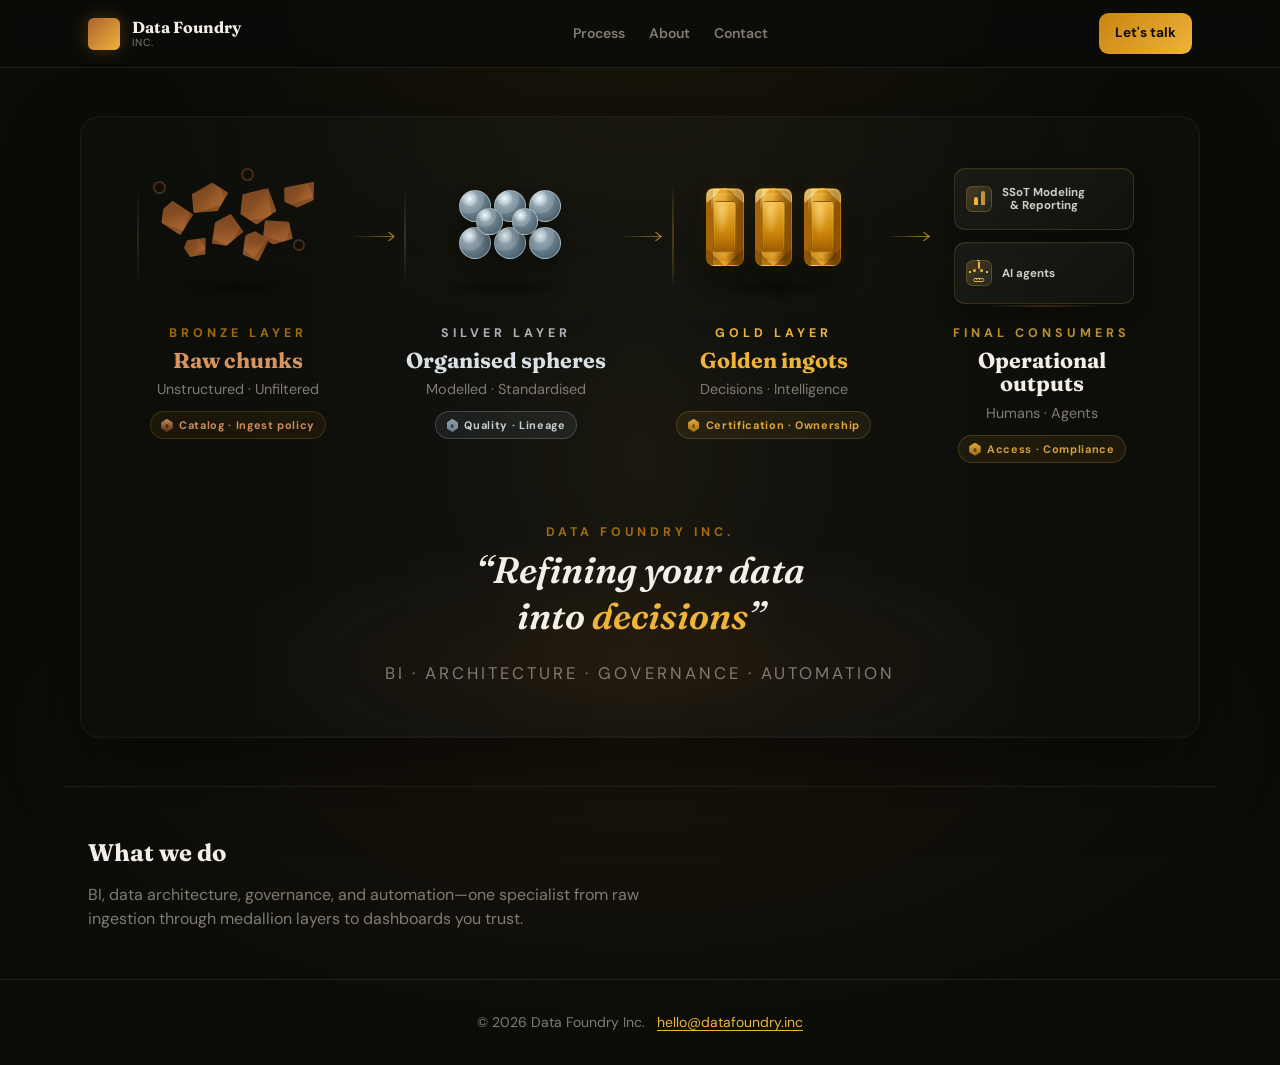
==== commit 78e565f3: "Add per-stage governance labels to medallion hero. Show layer-specific governance pills and visual a" ====
--- a/index.html
+++ b/index.html
@@ -43,8 +43,9 @@
           id="schema"
           class="hero-card"
           role="img"
-          aria-label="Bronze layer raw chunks become silver layer organised spheres, then gold layer golden ingots, then fork into SSoT Modeling and Reporting and AI agents."
+          aria-label="Medallion flow from bronze raw chunks through silver and gold, with governance at every layer, ending at SSoT reporting and AI agents."
         >
+          <div class="hero-card__pipeline">
           <div class="hero-card__stages">
             <article class="stage stage--bronze">
               <div class="stage__visual stage__visual--chunks" aria-hidden="true">
@@ -63,6 +64,10 @@
               <p class="stage__eyebrow">Bronze Layer</p>
               <h2 class="stage__title">Raw chunks</h2>
               <p class="stage__meta">Unstructured · Unfiltered</p>
+              <p class="stage__governance">
+                <span class="stage__governance-icon" aria-hidden="true"></span>
+                Catalog · Ingest policy
+              </p>
             </article>
 
             <div class="stage-action" aria-hidden="true">
@@ -82,7 +87,11 @@
               </div>
               <p class="stage__eyebrow">Silver Layer</p>
               <h2 class="stage__title">Organised spheres</h2>
-              <p class="stage__meta">Modelled · Governed</p>
+              <p class="stage__meta">Modelled · Standardised</p>
+              <p class="stage__governance">
+                <span class="stage__governance-icon" aria-hidden="true"></span>
+                Quality · Lineage
+              </p>
             </article>
 
             <div class="stage-action" aria-hidden="true">
@@ -98,6 +107,10 @@
               <p class="stage__eyebrow">Gold Layer</p>
               <h2 class="stage__title">Golden ingots</h2>
               <p class="stage__meta">Decisions · Intelligence</p>
+              <p class="stage__governance">
+                <span class="stage__governance-icon" aria-hidden="true"></span>
+                Certification · Ownership
+              </p>
             </article>
 
             <div class="stage-action stage-action--fork" aria-hidden="true">
@@ -122,10 +135,13 @@
               <p class="stage__eyebrow">Final Consumers</p>
               <h2 class="stage__title">Operational outputs</h2>
               <p class="stage__meta">Humans · Agents</p>
+              <p class="stage__governance">
+                <span class="stage__governance-icon" aria-hidden="true"></span>
+                Access · Compliance
+              </p>
             </article>
           </div>
-
-          <div class="hero-card__divider"></div>
+          </div>
 
           <div class="hero-card__brand">
             <p class="hero-card__kicker">Data Foundry Inc.</p>
--- a/css/styles.css
+++ b/css/styles.css
@@ -225,6 +225,54 @@
   margin: 0 auto 1.25rem;
 }
 
+.stage__visual::before {
+  content: "";
+  position: absolute;
+  left: -0.35rem;
+  top: 12%;
+  bottom: 12%;
+  width: 2px;
+  border-radius: 999px;
+  background: linear-gradient(
+    180deg,
+    transparent,
+    rgba(239, 179, 58, 0.22) 18%,
+    rgba(239, 179, 58, 0.38) 50%,
+    rgba(239, 179, 58, 0.22) 82%,
+    transparent
+  );
+  opacity: 0.65;
+  pointer-events: none;
+}
+
+.stage--bronze .stage__visual::before {
+  background: linear-gradient(
+    180deg,
+    transparent,
+    rgba(201, 132, 18, 0.28) 50%,
+    transparent
+  );
+}
+
+.stage--silver .stage__visual::before {
+  background: linear-gradient(
+    180deg,
+    transparent,
+    rgba(154, 171, 180, 0.35) 50%,
+    transparent
+  );
+}
+
+.stage--consumers .stage__visual::before {
+  left: 50%;
+  top: auto;
+  bottom: -0.15rem;
+  width: 58%;
+  height: 2px;
+  transform: translateX(-50%);
+  background: linear-gradient(90deg, transparent, rgba(239, 179, 58, 0.35), transparent);
+}
+
 .stage__visual::after {
   content: "";
   position: absolute;
@@ -290,6 +338,73 @@
   margin: 0.45rem 0 0;
   font-size: 0.9rem;
   color: var(--color-muted);
+}
+
+.stage__governance {
+  display: inline-flex;
+  align-items: center;
+  justify-content: center;
+  gap: 0.4rem;
+  margin: 0.65rem 0 0;
+  padding: 0.3rem 0.65rem;
+  font-size: 0.68rem;
+  font-weight: 700;
+  letter-spacing: 0.06em;
+  color: rgba(239, 179, 58, 0.88);
+  background: rgba(239, 179, 58, 0.07);
+  border: 1px solid rgba(239, 179, 58, 0.2);
+  border-radius: 999px;
+}
+
+.stage__governance-icon {
+  position: relative;
+  flex: 0 0 auto;
+  width: 0.72rem;
+  height: 0.82rem;
+  background: linear-gradient(180deg, var(--color-gold-light), rgba(201, 132, 18, 0.85));
+  clip-path: polygon(50% 0, 100% 28%, 100% 72%, 50% 100%, 0 72%, 0 28%);
+  opacity: 0.92;
+}
+
+.stage__governance-icon::after {
+  content: "";
+  position: absolute;
+  left: 50%;
+  top: 42%;
+  width: 0.18rem;
+  height: 0.26rem;
+  background: rgba(13, 14, 10, 0.55);
+  border-radius: 999px;
+  transform: translateX(-50%);
+}
+
+.stage--bronze .stage__governance {
+  color: rgba(214, 148, 95, 0.95);
+  background: rgba(201, 132, 18, 0.08);
+  border-color: rgba(201, 132, 18, 0.22);
+}
+
+.stage--bronze .stage__governance-icon {
+  background: linear-gradient(180deg, #d6945f, var(--color-bronze-dark));
+}
+
+.stage--silver .stage__governance {
+  color: rgba(218, 226, 230, 0.9);
+  background: rgba(115, 137, 151, 0.12);
+  border-color: rgba(154, 171, 180, 0.28);
+}
+
+.stage--silver .stage__governance-icon {
+  background: linear-gradient(180deg, var(--color-silver-light), var(--color-silver));
+}
+
+.stage--gold .stage__governance {
+  color: rgba(239, 179, 58, 0.92);
+}
+
+.hero-card__pipeline {
+  position: relative;
+  z-index: 1;
 }
 
 /* Bronze chunks */
@@ -769,19 +884,11 @@
   transform: rotate(-38deg);
 }
 
-.hero-card__divider {
-  position: relative;
-  z-index: 1;
-  height: 1px;
-  margin: clamp(2.5rem, 5vw, 3.75rem) 0 clamp(2rem, 4vw, 2.5rem);
-  background: linear-gradient(90deg, transparent, rgba(244, 239, 230, 0.14), transparent);
-}
-
 .hero-card__brand {
   position: relative;
   z-index: 1;
   max-width: 44rem;
-  margin: 0 auto;
+  margin: clamp(2.5rem, 5vw, 3.75rem) auto 0;
   text-align: center;
 }
 
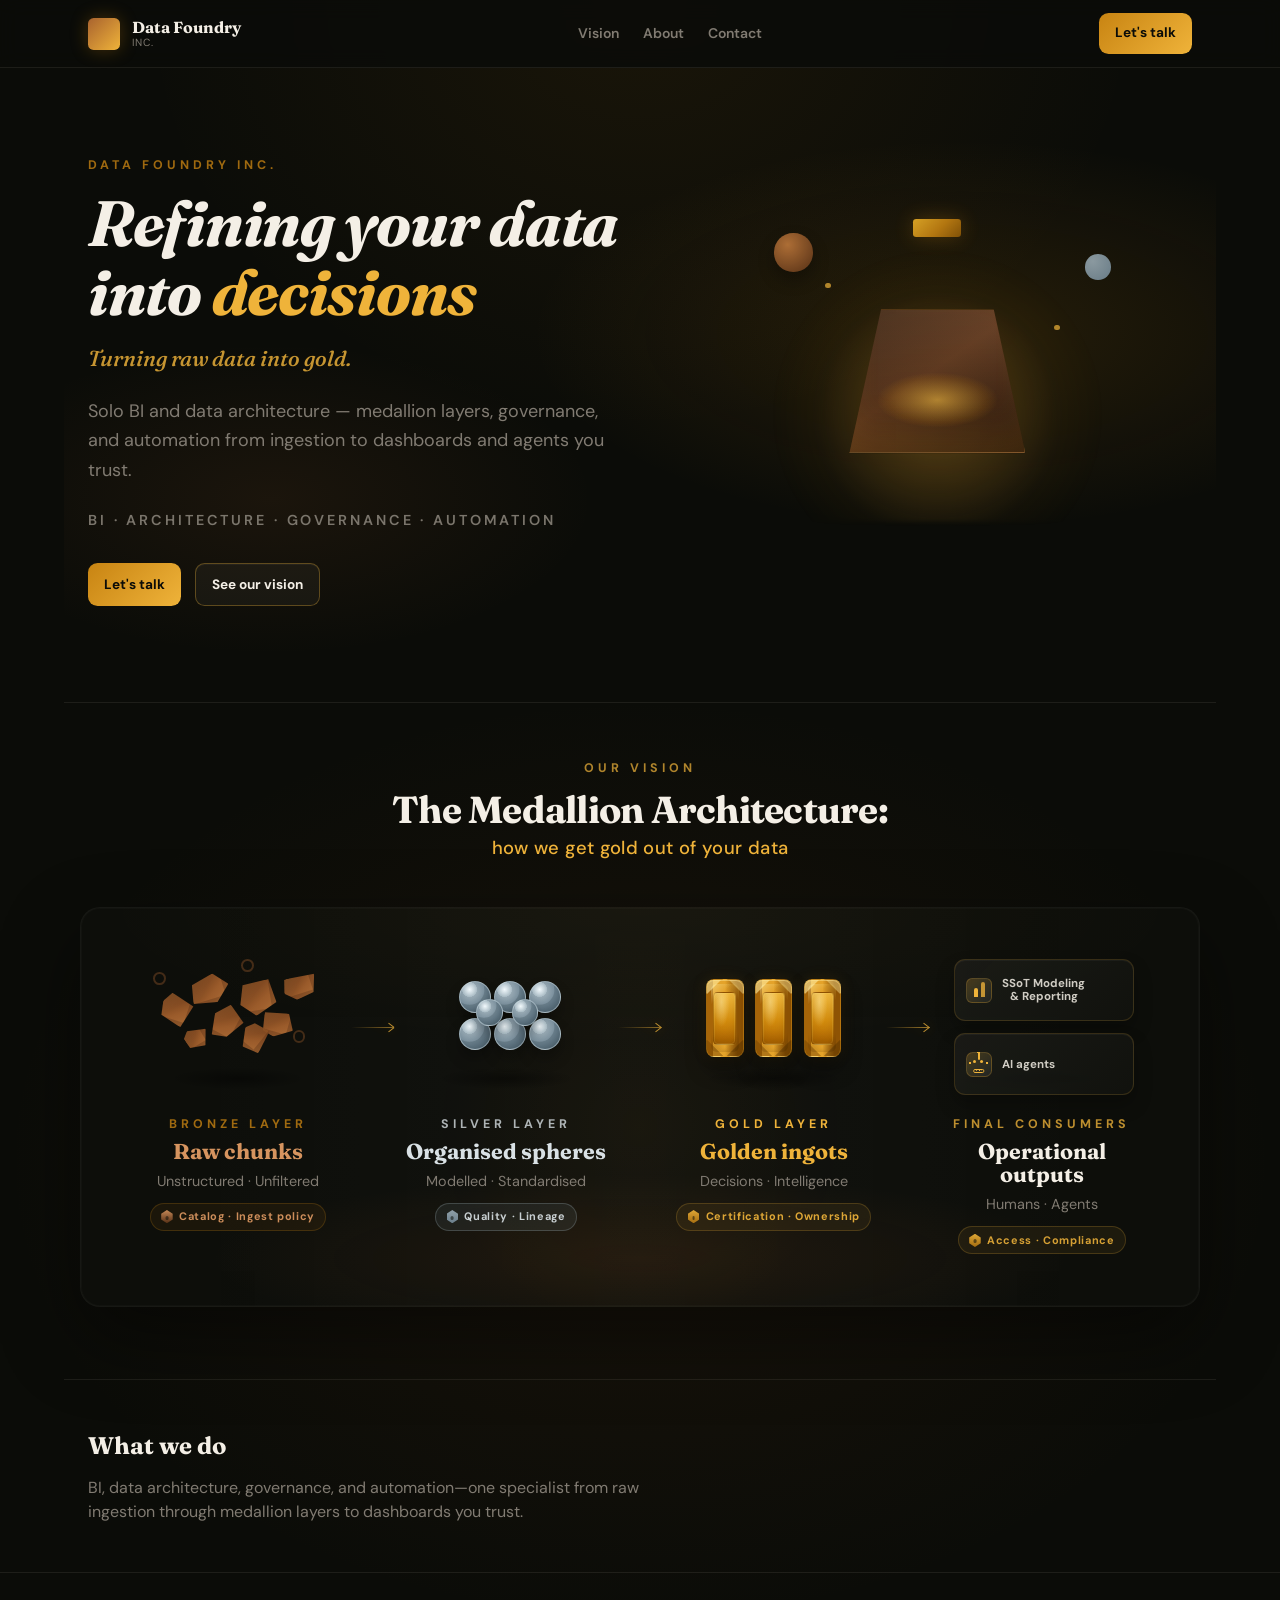
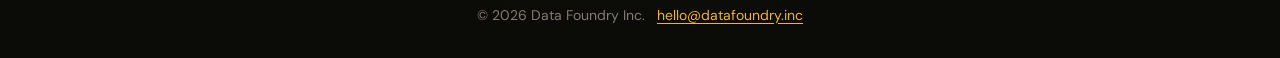
==== commit d8fa4b2f: "Restructure landing page with hero above medallion vision. Lead with the decisions headline and foun" ====
--- a/index.html
+++ b/index.html
@@ -29,7 +29,7 @@
           </span>
         </a>
         <nav class="nav__links" aria-label="Primary">
-          <a href="#schema">Process</a>
+          <a href="#schema">Vision</a>
           <a href="#about">About</a>
           <a href="#contact">Contact</a>
         </nav>
@@ -38,13 +38,49 @@
     </header>
 
     <main id="main">
-      <section class="hero" aria-labelledby="hero-heading">
-        <div
-          id="schema"
-          class="hero-card"
-          role="img"
-          aria-label="Medallion flow from bronze raw chunks through silver and gold, with governance at every layer, ending at SSoT reporting and AI agents."
-        >
+      <section class="hero" id="about" aria-labelledby="hero-heading">
+        <div class="hero__inner">
+          <div class="hero__content">
+            <p class="hero__kicker">Data Foundry Inc.</p>
+            <h1 id="hero-heading">
+              Refining your data<br />
+              into <span>decisions</span>
+            </h1>
+            <p class="hero__tagline">Turning raw data into gold.</p>
+            <p class="hero__lede">
+              Solo BI and data architecture — medallion layers, governance, and
+              automation from ingestion to dashboards and agents you trust.
+            </p>
+            <p class="hero__services">BI · Architecture · Governance · Automation</p>
+            <div class="hero__actions">
+              <a class="btn" href="mailto:hello@datafoundry.inc">Let's talk</a>
+              <a class="btn btn--ghost" href="#schema">See our vision</a>
+            </div>
+          </div>
+          <div class="hero__visual" aria-hidden="true">
+            <div class="hero__glow"></div>
+            <div class="hero__foundry">
+              <span class="hero__ember hero__ember--1"></span>
+              <span class="hero__ember hero__ember--2"></span>
+              <span class="hero__ember hero__ember--3"></span>
+              <span class="hero__crucible"></span>
+              <span class="hero__stream hero__stream--bronze"></span>
+              <span class="hero__stream hero__stream--silver"></span>
+              <span class="hero__stream hero__stream--gold"></span>
+            </div>
+          </div>
+        </div>
+      </section>
+
+      <section class="vision" id="schema" aria-labelledby="schema-heading">
+        <header class="vision__header">
+          <p class="vision__eyebrow">Our vision</p>
+          <h2 id="schema-heading" class="vision__title">
+            The Medallion Architecture:
+            <span>how we get gold out of your data</span>
+          </h2>
+        </header>
+        <div class="hero-card">
           <div class="hero-card__pipeline">
           <div class="hero-card__stages">
             <article class="stage stage--bronze">
@@ -142,17 +178,6 @@
             </article>
           </div>
           </div>
-
-          <div class="hero-card__brand">
-            <p class="hero-card__kicker">Data Foundry Inc.</p>
-            <h1 id="hero-heading">
-              “Refining your data<br />
-              into <span>decisions</span>”
-            </h1>
-            <p class="hero-card__services">
-              BI · Architecture · Governance · Automation
-            </p>
-          </div>
         </div>
       </section>
 
--- a/css/styles.css
+++ b/css/styles.css
@@ -171,11 +171,260 @@
   outline-offset: 2px;
 }
 
+.btn--ghost {
+  color: var(--color-text);
+  background: rgba(244, 239, 230, 0.04);
+  border: 1px solid rgba(239, 179, 58, 0.32);
+  box-shadow: inset 0 1px 0 rgba(255, 255, 255, 0.04);
+}
+
+.btn--ghost:hover {
+  color: var(--color-text);
+  background: rgba(239, 179, 58, 0.1);
+  border-color: rgba(239, 179, 58, 0.48);
+}
+
 /* Hero */
 .hero {
+  position: relative;
   max-width: var(--content-max);
   margin: 0 auto;
-  padding: clamp(1.5rem, 4vw, 3rem) 1rem 3rem;
+  padding: clamp(2.5rem, 7vw, 5.5rem) 1.5rem clamp(3rem, 8vw, 6rem);
+  overflow: hidden;
+}
+
+.hero::before {
+  content: "";
+  position: absolute;
+  inset: 0;
+  pointer-events: none;
+  background:
+    radial-gradient(ellipse 55% 45% at 78% 42%, rgba(201, 132, 18, 0.14), transparent 68%),
+    radial-gradient(ellipse 40% 35% at 18% 68%, rgba(169, 99, 46, 0.1), transparent 70%);
+}
+
+.hero__inner {
+  position: relative;
+  z-index: 1;
+  display: grid;
+  gap: clamp(2.5rem, 5vw, 4rem);
+  align-items: center;
+}
+
+.hero__kicker {
+  margin: 0 0 0.85rem;
+  font-size: 0.78rem;
+  font-weight: 700;
+  letter-spacing: 0.32em;
+  text-transform: uppercase;
+  color: rgba(201, 132, 18, 0.78);
+}
+
+.hero h1 {
+  margin: 0;
+  font-family: var(--font-display);
+  font-size: clamp(2.2rem, 6.5vw, 4rem);
+  font-weight: 700;
+  font-style: italic;
+  line-height: 1.08;
+  letter-spacing: -0.02em;
+  color: var(--color-text);
+  text-wrap: balance;
+}
+
+.hero h1 span {
+  color: var(--color-gold-light);
+  font-style: italic;
+}
+
+.hero__tagline {
+  margin: 1rem 0 0;
+  font-family: var(--font-display);
+  font-size: clamp(1rem, 2.4vw, 1.35rem);
+  font-weight: 500;
+  font-style: italic;
+  color: rgba(239, 179, 58, 0.82);
+}
+
+.hero__lede {
+  margin: 1.35rem 0 0;
+  max-width: 34rem;
+  font-size: clamp(1rem, 2vw, 1.125rem);
+  line-height: 1.65;
+  color: var(--color-muted);
+}
+
+.hero__services {
+  margin: 1.5rem 0 0;
+  font-size: clamp(0.78rem, 1.8vw, 0.9rem);
+  font-weight: 600;
+  letter-spacing: 0.2em;
+  text-transform: uppercase;
+  color: rgba(129, 123, 114, 0.95);
+}
+
+.hero__actions {
+  display: flex;
+  flex-wrap: wrap;
+  gap: 0.85rem;
+  margin-top: 2rem;
+}
+
+.hero__visual {
+  position: relative;
+  min-height: clamp(16rem, 38vw, 22rem);
+}
+
+.hero__glow {
+  position: absolute;
+  inset: 10% 5%;
+  background:
+    radial-gradient(circle at 50% 62%, rgba(255, 184, 58, 0.22), transparent 42%),
+    radial-gradient(circle at 50% 62%, rgba(201, 132, 18, 0.12), transparent 58%);
+  filter: blur(2px);
+  animation: hero-glow 6s ease-in-out infinite;
+}
+
+.hero__foundry {
+  position: absolute;
+  inset: 0;
+  display: grid;
+  place-items: center;
+}
+
+.hero__crucible {
+  position: relative;
+  width: min(11rem, 52vw);
+  height: min(9rem, 42vw);
+  background:
+    linear-gradient(180deg, rgba(244, 239, 230, 0.08), rgba(13, 14, 10, 0.2)),
+    linear-gradient(145deg, #3a2210, var(--color-bronze-dark) 45%, #2a1608);
+  clip-path: polygon(18% 0, 82% 0, 100% 100%, 0 100%);
+  border: 1px solid rgba(239, 179, 58, 0.18);
+  box-shadow:
+    0 24px 48px rgba(0, 0, 0, 0.45),
+    inset 0 -1.5rem 2rem rgba(255, 184, 58, 0.12);
+}
+
+.hero__crucible::before {
+  content: "";
+  position: absolute;
+  left: 50%;
+  bottom: 18%;
+  width: 68%;
+  height: 38%;
+  background: radial-gradient(ellipse, rgba(255, 198, 67, 0.55), rgba(201, 132, 18, 0.15) 58%, transparent 72%);
+  transform: translateX(-50%);
+  animation: hero-heat 4.5s ease-in-out infinite;
+}
+
+.hero__ember {
+  position: absolute;
+  width: 0.35rem;
+  height: 0.35rem;
+  background: var(--color-gold-light);
+  border-radius: 50%;
+  opacity: 0.7;
+  animation: hero-ember 3.8s ease-in-out infinite;
+}
+
+.hero__ember--1 {
+  top: 22%;
+  left: 28%;
+}
+
+.hero__ember--2 {
+  top: 34%;
+  right: 26%;
+  animation-delay: 0.8s;
+}
+
+.hero__ember--3 {
+  top: 48%;
+  left: 44%;
+  animation-delay: 1.6s;
+}
+
+.hero__stream {
+  position: absolute;
+  width: 2.4rem;
+  height: 2.4rem;
+  border-radius: 50%;
+  opacity: 0.88;
+}
+
+.hero__stream--bronze {
+  top: 8%;
+  left: 18%;
+  background: radial-gradient(circle at 35% 30%, #c17a3c, var(--color-bronze-dark));
+  box-shadow: 0 8px 18px rgba(0, 0, 0, 0.35);
+  animation: hero-float 5s ease-in-out infinite;
+}
+
+.hero__stream--silver {
+  top: 14%;
+  right: 16%;
+  width: 1.6rem;
+  height: 1.6rem;
+  background: radial-gradient(circle at 30% 28%, var(--color-silver-light), var(--color-silver));
+  animation: hero-float 5.5s ease-in-out infinite 0.6s;
+}
+
+.hero__stream--gold {
+  top: 4%;
+  left: 50%;
+  width: 3rem;
+  height: 1.1rem;
+  border-radius: 0.2rem;
+  background: linear-gradient(135deg, #f0b429, var(--color-gold) 55%, #8f5a08);
+  box-shadow: 0 0 20px rgba(201, 132, 18, 0.35);
+  transform: translateX(-50%);
+  animation: hero-float 4.8s ease-in-out infinite 1.2s;
+}
+
+/* Vision / schema */
+.vision {
+  max-width: var(--content-max);
+  margin: 0 auto;
+  padding: clamp(2.5rem, 5vw, 3.5rem) 1rem clamp(3rem, 6vw, 4.5rem);
+  border-top: 1px solid var(--color-border);
+}
+
+.vision__header {
+  max-width: 52rem;
+  margin: 0 auto clamp(2rem, 4.5vw, 3rem);
+  text-align: center;
+}
+
+.vision__eyebrow {
+  margin: 0 0 0.65rem;
+  font-size: 0.78rem;
+  font-weight: 700;
+  letter-spacing: 0.32em;
+  text-transform: uppercase;
+  color: rgba(239, 179, 58, 0.72);
+}
+
+.vision__title {
+  margin: 0;
+  font-family: var(--font-display);
+  font-size: clamp(1.45rem, 3.8vw, 2.35rem);
+  font-weight: 700;
+  line-height: 1.15;
+  letter-spacing: -0.02em;
+  color: var(--color-text);
+  text-wrap: balance;
+}
+
+.vision__title span {
+  display: block;
+  margin-top: 0.4rem;
+  font-family: var(--font-body);
+  font-size: clamp(0.95rem, 2.2vw, 1.15rem);
+  font-style: normal;
+  font-weight: 500;
+  letter-spacing: 0.02em;
+  color: var(--color-gold-light);
 }
 
 .hero-card {
@@ -225,54 +474,6 @@
   margin: 0 auto 1.25rem;
 }
 
-.stage__visual::before {
-  content: "";
-  position: absolute;
-  left: -0.35rem;
-  top: 12%;
-  bottom: 12%;
-  width: 2px;
-  border-radius: 999px;
-  background: linear-gradient(
-    180deg,
-    transparent,
-    rgba(239, 179, 58, 0.22) 18%,
-    rgba(239, 179, 58, 0.38) 50%,
-    rgba(239, 179, 58, 0.22) 82%,
-    transparent
-  );
-  opacity: 0.65;
-  pointer-events: none;
-}
-
-.stage--bronze .stage__visual::before {
-  background: linear-gradient(
-    180deg,
-    transparent,
-    rgba(201, 132, 18, 0.28) 50%,
-    transparent
-  );
-}
-
-.stage--silver .stage__visual::before {
-  background: linear-gradient(
-    180deg,
-    transparent,
-    rgba(154, 171, 180, 0.35) 50%,
-    transparent
-  );
-}
-
-.stage--consumers .stage__visual::before {
-  left: 50%;
-  top: auto;
-  bottom: -0.15rem;
-  width: 58%;
-  height: 2px;
-  transform: translateX(-50%);
-  background: linear-gradient(90deg, transparent, rgba(239, 179, 58, 0.35), transparent);
-}
-
 .stage__visual::after {
   content: "";
   position: absolute;
@@ -285,8 +486,7 @@
   pointer-events: none;
 }
 
-.stage__eyebrow,
-.hero-card__kicker {
+.stage__eyebrow {
   margin: 0 0 0.35rem;
   font-size: 0.78rem;
   font-weight: 700;
@@ -294,8 +494,7 @@
   text-transform: uppercase;
 }
 
-.stage--bronze .stage__eyebrow,
-.hero-card__kicker {
+.stage--bronze .stage__eyebrow {
   color: rgba(201, 132, 18, 0.78);
 }
 
@@ -884,36 +1083,6 @@
   transform: rotate(-38deg);
 }
 
-.hero-card__brand {
-  position: relative;
-  z-index: 1;
-  max-width: 44rem;
-  margin: clamp(2.5rem, 5vw, 3.75rem) auto 0;
-  text-align: center;
-}
-
-.hero-card__brand h1 {
-  margin: 0;
-  font-family: var(--font-display);
-  font-size: clamp(1.65rem, 4vw, 2.3rem);
-  font-style: italic;
-  font-weight: 600;
-  line-height: 1.25;
-  color: var(--color-text);
-}
-
-.hero-card__brand h1 span {
-  color: var(--color-gold-light);
-}
-
-.hero-card__services {
-  margin: 1.35rem 0 0;
-  font-size: clamp(0.85rem, 2vw, 1.05rem);
-  letter-spacing: 0.18em;
-  text-transform: uppercase;
-  color: var(--color-muted);
-}
-
 .placeholder-section {
   max-width: var(--content-max);
   margin: 0 auto;
@@ -947,6 +1116,52 @@
 
 .footer a {
   margin-left: 0.5rem;
+}
+
+@keyframes hero-glow {
+  0%,
+  100% {
+    opacity: 0.75;
+    transform: scale(0.98);
+  }
+  50% {
+    opacity: 1;
+    transform: scale(1.03);
+  }
+}
+
+@keyframes hero-heat {
+  0%,
+  100% {
+    opacity: 0.7;
+    filter: brightness(0.95);
+  }
+  50% {
+    opacity: 1;
+    filter: brightness(1.2);
+  }
+}
+
+@keyframes hero-ember {
+  0%,
+  100% {
+    opacity: 0.35;
+    translate: 0 0;
+  }
+  50% {
+    opacity: 0.95;
+    translate: 0 -0.45rem;
+  }
+}
+
+@keyframes hero-float {
+  0%,
+  100% {
+    translate: 0 0;
+  }
+  50% {
+    translate: 0 -0.55rem;
+  }
 }
 
 @keyframes ore-drift {
@@ -1034,7 +1249,11 @@
   .sphere,
   .gold-ingot,
   .consumer-card,
-  .stage-action__arrow {
+  .stage-action__arrow,
+  .hero__glow,
+  .hero__crucible::before,
+  .hero__ember,
+  .hero__stream {
     animation: none;
   }
 
@@ -1046,6 +1265,11 @@
 @media (min-width: 760px) {
   .nav__links {
     display: flex;
+  }
+
+  .hero__inner {
+    grid-template-columns: minmax(0, 1.05fr) minmax(0, 0.95fr);
+    gap: 2rem;
   }
 }
 
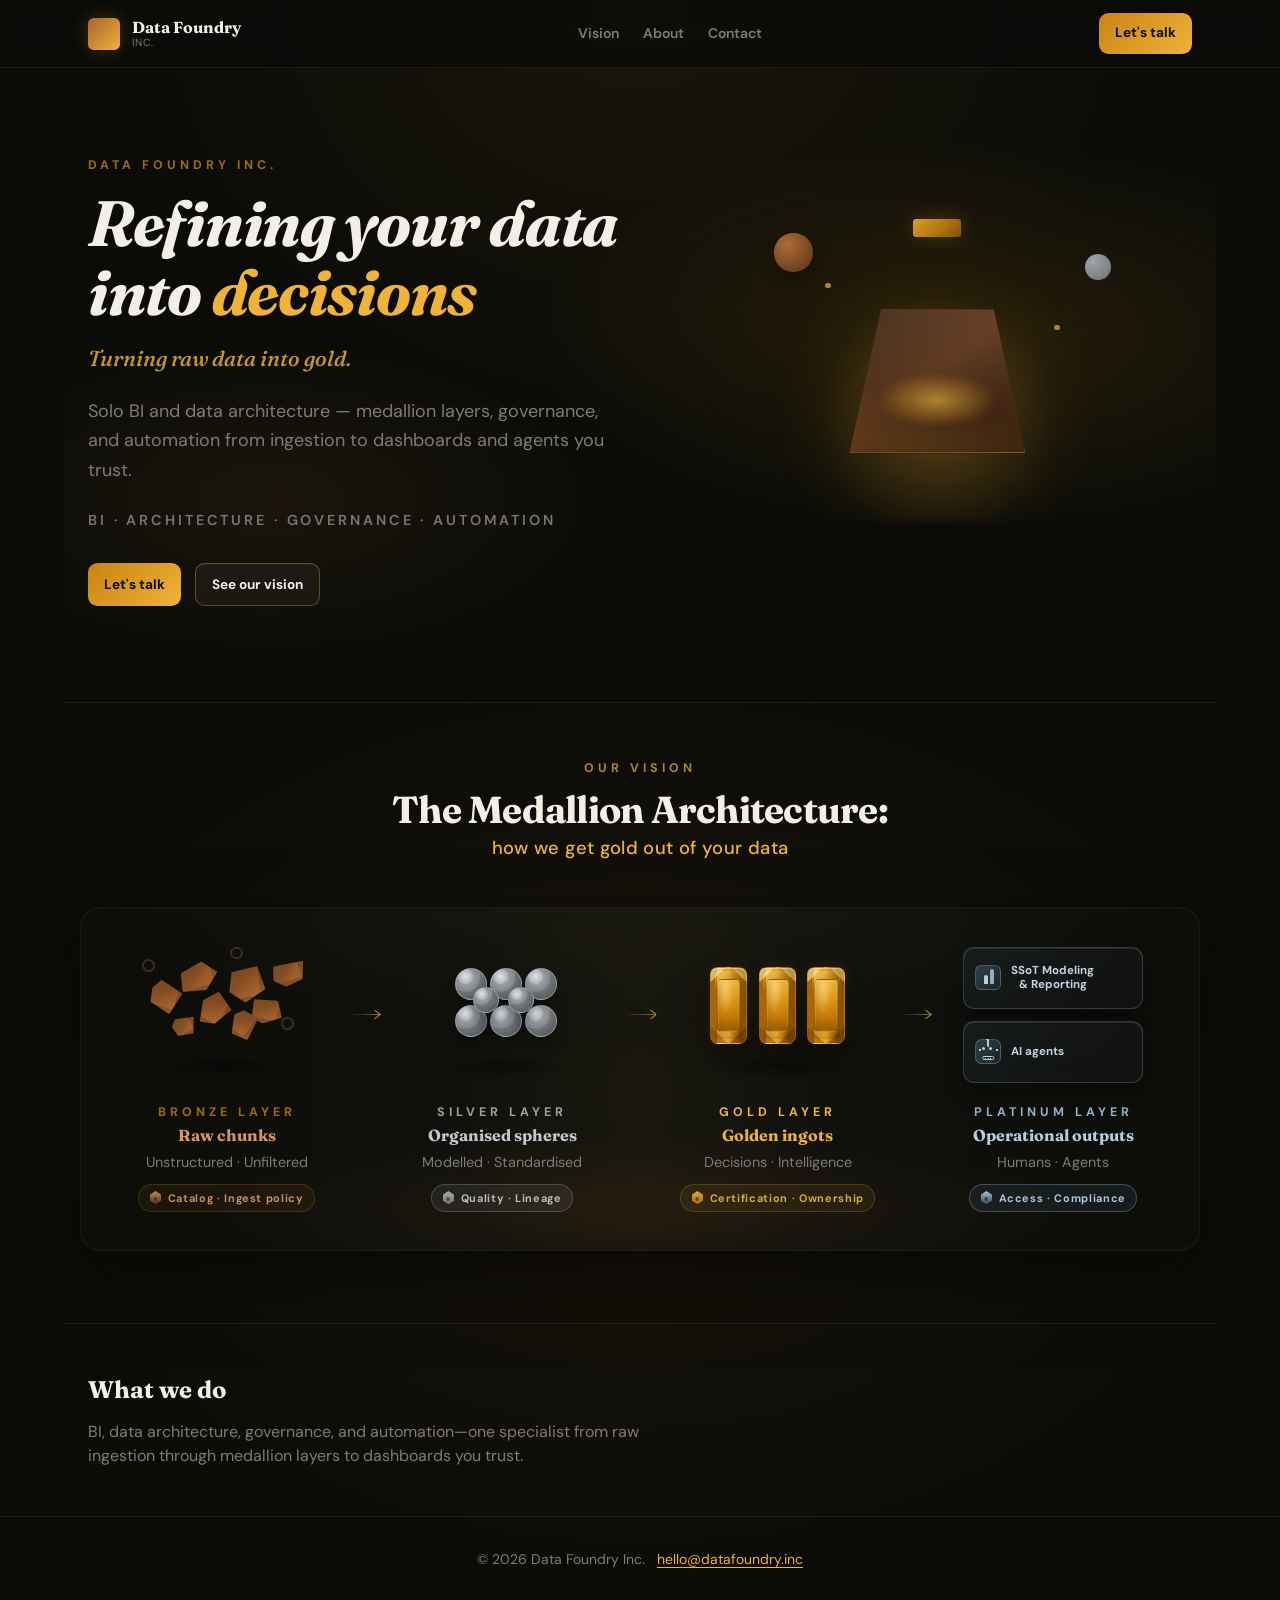
==== commit bb053fe9: "Add responsive medallion schema and Platinum layer styling. Introduce compact mobile and fluid deskt" ====
--- a/index.html
+++ b/index.html
@@ -81,8 +81,10 @@
           </h2>
         </header>
         <div class="hero-card">
-          <div class="hero-card__pipeline">
-          <div class="hero-card__stages">
+          <div class="schema-fit">
+            <div class="schema-fit__canvas">
+              <div class="hero-card__pipeline">
+              <div class="hero-card__stages">
             <article class="stage stage--bronze">
               <div class="stage__visual stage__visual--chunks" aria-hidden="true">
                 <span class="ore ore--1"></span>
@@ -153,8 +155,8 @@
               <span class="stage-action__arrow"></span>
             </div>
 
-            <article class="stage stage--consumers">
-              <div class="stage__visual stage__visual--consumers" aria-hidden="true">
+            <article class="stage stage--platinum">
+              <div class="stage__visual stage__visual--platinum" aria-hidden="true">
                 <div class="consumer-flow">
                   <span class="consumer-flow__branch consumer-flow__branch--top"></span>
                   <span class="consumer-flow__branch consumer-flow__branch--bottom"></span>
@@ -168,7 +170,7 @@
                   <span class="consumer-card__label">AI agents</span>
                 </div>
               </div>
-              <p class="stage__eyebrow">Final Consumers</p>
+              <p class="stage__eyebrow">Platinum Layer</p>
               <h2 class="stage__title">Operational outputs</h2>
               <p class="stage__meta">Humans · Agents</p>
               <p class="stage__governance">
@@ -176,8 +178,69 @@
                 Access · Compliance
               </p>
             </article>
+              </div>
+              </div>
+            </div>
           </div>
-          </div>
+
+          <nav class="schema-compact" aria-label="Medallion architecture overview">
+            <ol class="schema-compact__steps">
+              <li class="schema-compact__step schema-compact__step--bronze">
+                <span class="schema-compact__marker" aria-hidden="true">
+                  <span class="ore ore--2 schema-compact__ore"></span>
+                </span>
+                <div class="schema-compact__body">
+                  <span class="schema-compact__layer">Bronze Layer</span>
+                  <span class="schema-compact__name">Raw chunks</span>
+                  <span class="schema-compact__meta">Unstructured · Unfiltered</span>
+                  <span class="schema-compact__gov">
+                    <span class="stage__governance-icon" aria-hidden="true"></span>
+                    Catalog · Ingest policy
+                  </span>
+                </div>
+              </li>
+              <li class="schema-compact__step schema-compact__step--silver">
+                <span class="schema-compact__marker" aria-hidden="true"></span>
+                <div class="schema-compact__body">
+                  <span class="schema-compact__layer">Silver Layer</span>
+                  <span class="schema-compact__name">Organised spheres</span>
+                  <span class="schema-compact__meta">Modelled · Standardised</span>
+                  <span class="schema-compact__gov">
+                    <span class="stage__governance-icon" aria-hidden="true"></span>
+                    Quality · Lineage
+                  </span>
+                </div>
+              </li>
+              <li class="schema-compact__step schema-compact__step--gold">
+                <span class="schema-compact__marker" aria-hidden="true"></span>
+                <div class="schema-compact__body">
+                  <span class="schema-compact__layer">Gold Layer</span>
+                  <span class="schema-compact__name">Golden ingots</span>
+                  <span class="schema-compact__meta">Decisions · Intelligence</span>
+                  <span class="schema-compact__gov">
+                    <span class="stage__governance-icon" aria-hidden="true"></span>
+                    Certification · Ownership
+                  </span>
+                </div>
+              </li>
+              <li class="schema-compact__step schema-compact__step--platinum">
+                <span class="schema-compact__marker" aria-hidden="true"></span>
+                <div class="schema-compact__body">
+                  <span class="schema-compact__layer">Platinum Layer</span>
+                  <span class="schema-compact__name">Operational outputs</span>
+                  <span class="schema-compact__meta">Humans · Agents</span>
+                  <div class="schema-compact__outputs">
+                    <span class="schema-compact__output">SSoT &amp; Reporting</span>
+                    <span class="schema-compact__output">AI agents</span>
+                  </div>
+                  <span class="schema-compact__gov">
+                    <span class="stage__governance-icon" aria-hidden="true"></span>
+                    Access · Compliance
+                  </span>
+                </div>
+              </li>
+            </ol>
+          </nav>
         </div>
       </section>
 
--- a/css/styles.css
+++ b/css/styles.css
@@ -8,10 +8,14 @@
   --color-dim: #504b43;
   --color-bronze: #a9632e;
   --color-bronze-dark: #5e3418;
-  --color-silver: #738997;
-  --color-silver-light: #9aabb4;
+  --color-silver: #7a7e83;
+  --color-silver-light: #b3b7bc;
+  --color-silver-dark: #4e5156;
   --color-gold: #c88412;
   --color-gold-light: #efb33a;
+  --color-platinum: #5f85a3;
+  --color-platinum-light: #b4cfe3;
+  --color-platinum-dark: #355068;
   --color-border: rgba(244, 239, 230, 0.08);
   --color-focus: #efb33a;
 
@@ -429,7 +433,7 @@
 
 .hero-card {
   position: relative;
-  overflow: hidden;
+  overflow: visible;
   padding: clamp(2rem, 4vw, 4rem) clamp(1.25rem, 4vw, 3.5rem) clamp(2rem, 4vw, 3.25rem);
   color: var(--color-text);
   background:
@@ -499,15 +503,15 @@
 }
 
 .stage--silver .stage__eyebrow {
-  color: rgba(218, 226, 230, 0.78);
+  color: rgba(186, 190, 195, 0.82);
 }
 
 .stage--gold .stage__eyebrow {
   color: var(--color-gold-light);
 }
 
-.stage--consumers .stage__eyebrow {
-  color: rgba(239, 179, 58, 0.78);
+.stage--platinum .stage__eyebrow {
+  color: rgba(164, 198, 228, 0.88);
 }
 
 .stage__title {
@@ -522,15 +526,15 @@
 }
 
 .stage--silver .stage__title {
-  color: #d9e1e5;
+  color: #c4c8cd;
 }
 
 .stage--gold .stage__title {
   color: var(--color-gold-light);
 }
 
-.stage--consumers .stage__title {
-  color: var(--color-text);
+.stage--platinum .stage__title {
+  color: var(--color-platinum-light);
 }
 
 .stage__meta {
@@ -588,9 +592,9 @@
 }
 
 .stage--silver .stage__governance {
-  color: rgba(218, 226, 230, 0.9);
-  background: rgba(115, 137, 151, 0.12);
-  border-color: rgba(154, 171, 180, 0.28);
+  color: rgba(196, 200, 205, 0.92);
+  background: rgba(122, 126, 131, 0.14);
+  border-color: rgba(160, 164, 169, 0.3);
 }
 
 .stage--silver .stage__governance-icon {
@@ -599,11 +603,259 @@
 
 .stage--gold .stage__governance {
   color: rgba(239, 179, 58, 0.92);
+}
+
+.stage--platinum .stage__governance {
+  color: rgba(180, 210, 236, 0.94);
+  background: rgba(95, 133, 163, 0.12);
+  border-color: rgba(148, 186, 218, 0.32);
+}
+
+.stage--platinum .stage__governance-icon {
+  background: linear-gradient(180deg, var(--color-platinum-light), var(--color-platinum-dark));
 }
 
 .hero-card__pipeline {
   position: relative;
   z-index: 1;
+}
+
+/* Schema fit-to-screen (horizontal) */
+.schema-fit {
+  width: 100%;
+  overflow-x: auto;
+  overflow-y: visible;
+  -webkit-overflow-scrolling: touch;
+}
+
+.schema-fit__canvas {
+  width: 100%;
+  min-width: 0;
+}
+
+.schema-fit .hero-card__stages {
+  grid-template-columns:
+    minmax(0, 1fr)
+    clamp(1.25rem, 2.5vw, 3.5rem)
+    minmax(0, 1fr)
+    clamp(1.25rem, 2.5vw, 3.5rem)
+    minmax(0, 1fr)
+    clamp(1.25rem, 2.5vw, 3.5rem)
+    minmax(0, 1fr);
+  gap: 0;
+  align-items: start;
+  width: 100%;
+}
+
+.schema-fit .stage__visual {
+  width: 100%;
+  max-width: 12rem;
+}
+
+.schema-fit .stage__visual--platinum {
+  width: min(13.5rem, 100%);
+}
+
+.schema-fit .stage-action {
+  display: flex;
+  align-items: center;
+  justify-content: center;
+  min-height: 8.5rem;
+}
+
+.schema-fit .stage-action--fork .stage-action__arrow {
+  background: linear-gradient(90deg, transparent, rgba(148, 186, 218, 0.75));
+}
+
+/* Simplified vertical schema */
+.schema-compact__steps {
+  display: flex;
+  flex-direction: column;
+  gap: 0;
+  margin: 0;
+  padding: 0;
+  list-style: none;
+}
+
+.schema-compact__step {
+  position: relative;
+  display: grid;
+  grid-template-columns: 2.25rem minmax(0, 1fr);
+  gap: 0.85rem;
+  padding: 0.85rem 0;
+}
+
+.schema-compact__step:not(:last-child)::after {
+  content: "";
+  position: absolute;
+  left: 1.05rem;
+  top: 2.5rem;
+  bottom: 0;
+  width: 1px;
+  background: linear-gradient(180deg, rgba(239, 179, 58, 0.45), rgba(239, 179, 58, 0.12));
+}
+
+.schema-compact__marker {
+  position: relative;
+  z-index: 1;
+  display: flex;
+  align-items: center;
+  justify-content: center;
+  width: 2.1rem;
+  height: 2.1rem;
+  margin-top: 0.15rem;
+  border-radius: 0.55rem;
+  border: 1px solid rgba(239, 179, 58, 0.28);
+  box-shadow: 0 8px 16px rgba(0, 0, 0, 0.22);
+}
+
+.schema-compact__step--bronze .schema-compact__marker {
+  background: none;
+  border: none;
+  box-shadow: none;
+  border-radius: 0;
+  overflow: visible;
+  justify-self: center;
+}
+
+.schema-compact__marker .ore.schema-compact__ore {
+  position: relative;
+  top: unset;
+  left: unset;
+  width: 1.95rem;
+  height: 1.7rem;
+  margin: 0;
+  transform: rotate(-17deg);
+  animation: none;
+  opacity: 1;
+  flex-shrink: 0;
+}
+
+.schema-compact__step--silver .schema-compact__marker {
+  border-radius: 50%;
+  background: radial-gradient(circle at 30% 28%, var(--color-silver-light), var(--color-silver));
+}
+
+.schema-compact__step--gold .schema-compact__marker {
+  background: linear-gradient(180deg, #f0b429, var(--color-gold) 55%, #8f5a08);
+}
+
+.schema-compact__step--platinum .schema-compact__marker {
+  background:
+    linear-gradient(145deg, var(--color-platinum-light) 0%, var(--color-platinum) 42%, var(--color-platinum-dark) 100%);
+  border-color: rgba(148, 186, 218, 0.38);
+  box-shadow:
+    0 8px 16px rgba(0, 0, 0, 0.22),
+    inset 0 1px 0 rgba(196, 224, 248, 0.4);
+}
+
+.schema-compact__step--platinum .schema-compact__layer {
+  color: rgba(164, 198, 228, 0.92);
+}
+
+.schema-compact__step--platinum .schema-compact__gov {
+  color: rgba(180, 210, 236, 0.94);
+  background: rgba(95, 133, 163, 0.12);
+  border-color: rgba(148, 186, 218, 0.32);
+}
+
+.schema-compact__step--platinum .stage__governance-icon {
+  background: linear-gradient(180deg, var(--color-platinum-light), var(--color-platinum-dark));
+}
+
+.schema-compact__body {
+  display: flex;
+  flex-direction: column;
+  gap: 0.2rem;
+  text-align: left;
+}
+
+.schema-compact__layer {
+  font-size: 0.68rem;
+  font-weight: 700;
+  letter-spacing: 0.24em;
+  text-transform: uppercase;
+  color: rgba(239, 179, 58, 0.75);
+}
+
+.schema-compact__step--bronze .schema-compact__layer {
+  color: rgba(214, 148, 95, 0.95);
+}
+
+.schema-compact__step--silver .schema-compact__layer {
+  color: rgba(186, 190, 195, 0.9);
+}
+
+.schema-compact__name {
+  font-family: var(--font-display);
+  font-size: 1.1rem;
+  font-weight: 600;
+  line-height: 1.15;
+  color: var(--color-text);
+}
+
+.schema-compact__meta {
+  font-size: 0.82rem;
+  color: var(--color-muted);
+}
+
+.schema-compact__outputs {
+  display: flex;
+  flex-wrap: wrap;
+  gap: 0.45rem;
+  margin-top: 0.35rem;
+}
+
+.schema-compact__output {
+  padding: 0.35rem 0.55rem;
+  font-size: 0.7rem;
+  font-weight: 700;
+  color: rgba(210, 228, 244, 0.92);
+  background:
+    linear-gradient(135deg, rgba(148, 186, 218, 0.1), rgba(95, 133, 163, 0.05)),
+    rgba(13, 14, 10, 0.72);
+  border: 1px solid rgba(148, 186, 218, 0.26);
+  border-radius: 0.45rem;
+}
+
+.schema-compact__gov {
+  display: inline-flex;
+  align-items: center;
+  gap: 0.35rem;
+  width: fit-content;
+  margin-top: 0.45rem;
+  padding: 0.28rem 0.55rem;
+  font-size: 0.68rem;
+  font-weight: 700;
+  color: rgba(239, 179, 58, 0.88);
+  background: rgba(239, 179, 58, 0.07);
+  border: 1px solid rgba(239, 179, 58, 0.2);
+  border-radius: 999px;
+}
+
+.schema-compact__step--bronze .schema-compact__gov {
+  color: rgba(214, 148, 95, 0.95);
+  background: rgba(201, 132, 18, 0.08);
+  border-color: rgba(201, 132, 18, 0.22);
+}
+
+.schema-compact__step--silver .schema-compact__gov {
+  color: rgba(196, 200, 205, 0.92);
+  background: rgba(122, 126, 131, 0.14);
+  border-color: rgba(160, 164, 169, 0.3);
+}
+
+.schema-compact__step--bronze .stage__governance-icon {
+  background: linear-gradient(180deg, #d6945f, var(--color-bronze-dark));
+}
+
+.schema-compact__step--silver .stage__governance-icon {
+  background: linear-gradient(180deg, var(--color-silver-light), var(--color-silver));
+}
+
+.schema-compact__gov .stage__governance-icon {
+  width: 0.62rem;
+  height: 0.72rem;
 }
 
 /* Bronze chunks */
@@ -766,13 +1018,13 @@
   width: 2rem;
   height: 2rem;
   background:
-    radial-gradient(circle at 32% 25%, rgba(245, 252, 255, 0.95), rgba(175, 193, 202, 0.75) 24%, transparent 25%),
-    radial-gradient(circle at 35% 30%, #aebdc5, var(--color-silver) 55%, #3f535f 100%);
-  border: 1px solid rgba(221, 235, 240, 0.42);
+    radial-gradient(circle at 32% 25%, rgba(228, 230, 233, 0.95), rgba(179, 183, 188, 0.75) 24%, transparent 25%),
+    radial-gradient(circle at 35% 30%, var(--color-silver-light), var(--color-silver) 55%, var(--color-silver-dark) 100%);
+  border: 1px solid rgba(196, 200, 205, 0.4);
   border-radius: 50%;
   box-shadow:
     0 9px 14px rgba(0, 0, 0, 0.25),
-    inset -0.35rem -0.45rem 0 rgba(40, 56, 64, 0.22);
+    inset -0.35rem -0.45rem 0 rgba(58, 60, 64, 0.24);
   animation: sphere-breathe 4.8s ease-in-out infinite;
 }
 
@@ -893,8 +1145,8 @@
   animation-delay: 0.5s;
 }
 
-/* Final consumers */
-.stage__visual--consumers {
+/* Platinum layer */
+.stage__visual--platinum {
   display: grid;
   grid-template-rows: auto auto;
   gap: 0.75rem;
@@ -904,11 +1156,11 @@
   min-height: 8.5rem;
 }
 
-.stage__visual--consumers .consumer-flow {
+.stage__visual--platinum .consumer-flow {
   display: none;
 }
 
-.stage__visual--consumers::after {
+.stage__visual--platinum::after {
   width: 86%;
 }
 
@@ -950,14 +1202,14 @@
   min-height: 3.25rem;
   padding: 0.6rem 0.7rem;
   background:
-    linear-gradient(135deg, rgba(244, 239, 230, 0.055), rgba(244, 239, 230, 0.018)),
+    linear-gradient(135deg, rgba(148, 186, 218, 0.08), rgba(95, 133, 163, 0.04)),
     rgba(13, 14, 10, 0.72);
-  border: 1px solid rgba(239, 179, 58, 0.16);
+  border: 1px solid rgba(148, 186, 218, 0.24);
   border-radius: 0.7rem;
   box-shadow:
     0 10px 18px rgba(0, 0, 0, 0.25),
-    inset 0 1px 0 rgba(255, 255, 255, 0.04);
-  animation: consumer-glow 4.6s ease-in-out infinite;
+    inset 0 1px 0 rgba(255, 255, 255, 0.08);
+  animation: platinum-glow 4.6s ease-in-out infinite;
 }
 
 .consumer-card--agents {
@@ -970,8 +1222,8 @@
   width: 1.6rem;
   height: 1.6rem;
   border-radius: 0.38rem;
-  background: linear-gradient(135deg, rgba(239, 179, 58, 0.22), rgba(115, 137, 151, 0.12));
-  border: 1px solid rgba(239, 179, 58, 0.22);
+  background: linear-gradient(135deg, rgba(148, 186, 218, 0.24), rgba(53, 80, 104, 0.2));
+  border: 1px solid rgba(148, 186, 218, 0.32);
 }
 
 .consumer-card__icon--reporting::before,
@@ -980,7 +1232,7 @@
   position: absolute;
   bottom: 0.35rem;
   width: 0.25rem;
-  background: var(--color-gold-light);
+  background: var(--color-platinum-light);
   border-radius: 999px 999px 0 0;
 }
 
@@ -999,11 +1251,11 @@
   overflow: visible;
   border-radius: 0.42rem;
   background:
-    radial-gradient(circle, var(--color-gold-light) 52%, transparent 54%) calc(50% - 0.54rem) 0.58rem / 0.13rem 0.13rem no-repeat,
-    radial-gradient(circle, var(--color-gold-light) 52%, transparent 54%) calc(50% + 0.54rem) 0.58rem / 0.13rem 0.13rem no-repeat,
-    radial-gradient(circle, var(--color-gold-light) 55%, transparent 57%) 50% -0.18rem / 0.24rem 0.24rem no-repeat,
-    linear-gradient(var(--color-gold-light), var(--color-gold-light)) 50% 0.02rem / 2px 0.42rem no-repeat,
-    linear-gradient(135deg, rgba(239, 179, 58, 0.22), rgba(115, 137, 151, 0.12));
+    radial-gradient(circle, var(--color-platinum-light) 52%, transparent 54%) calc(50% - 0.54rem) 0.58rem / 0.13rem 0.13rem no-repeat,
+    radial-gradient(circle, var(--color-platinum-light) 52%, transparent 54%) calc(50% + 0.54rem) 0.58rem / 0.13rem 0.13rem no-repeat,
+    radial-gradient(circle, var(--color-platinum-light) 55%, transparent 57%) 50% -0.18rem / 0.24rem 0.24rem no-repeat,
+    linear-gradient(var(--color-platinum-light), var(--color-platinum-light)) 50% 0.02rem / 2px 0.42rem no-repeat,
+    linear-gradient(135deg, rgba(148, 186, 218, 0.24), rgba(53, 80, 104, 0.2));
 }
 
 .consumer-card__icon--agents::before,
@@ -1017,9 +1269,9 @@
   left: 0.36rem;
   width: 0.2rem;
   height: 0.2rem;
-  background: var(--color-gold-light);
+  background: var(--color-platinum-light);
   border-radius: 50%;
-  box-shadow: 0.44rem 0 0 var(--color-gold-light);
+  box-shadow: 0.44rem 0 0 var(--color-platinum-light);
 }
 
 .consumer-card__icon--agents::after {
@@ -1027,14 +1279,14 @@
   bottom: 0.2rem;
   width: 0.72rem;
   height: 0.26rem;
-  border: 1px solid var(--color-gold-light);
+  border: 1px solid var(--color-platinum-light);
   border-radius: 0.1rem;
   transform: translateX(-50%);
   background:
     repeating-linear-gradient(
       to right,
-      var(--color-gold-light),
-      var(--color-gold-light) 1px,
+      var(--color-platinum-light),
+      var(--color-platinum-light) 1px,
       transparent 1px,
       transparent 2.5px
     )
@@ -1045,7 +1297,7 @@
   font-size: 0.72rem;
   font-weight: 700;
   line-height: 1.15;
-  color: rgba(244, 239, 230, 0.84);
+  color: rgba(210, 228, 244, 0.92);
 }
 
 /* Stage action markers */
@@ -1227,15 +1479,15 @@
   }
 }
 
-@keyframes consumer-glow {
+@keyframes platinum-glow {
   0%,
   100% {
-    border-color: rgba(239, 179, 58, 0.14);
-    filter: brightness(0.95);
+    border-color: rgba(148, 186, 218, 0.18);
+    filter: brightness(0.96);
   }
   50% {
-    border-color: rgba(239, 179, 58, 0.28);
-    filter: brightness(1.08);
+    border-color: rgba(164, 206, 236, 0.38);
+    filter: brightness(1.1);
   }
 }
 
@@ -1273,34 +1525,63 @@
   }
 }
 
-@media (min-width: 980px) {
-  .hero-card__stages {
-    grid-template-columns: minmax(0, 1fr) 3.5rem minmax(0, 1fr) 3.5rem minmax(0, 1fr) 3.5rem minmax(0, 1fr);
-    gap: 0;
-  }
-
-  .stage-action {
-    position: relative;
-    display: flex;
-    align-items: center;
-    justify-content: center;
-    min-height: 8.5rem;
-  }
-
-  .stage-action--fork .stage-action__arrow {
-    background: linear-gradient(90deg, transparent, rgba(239, 179, 58, 0.86));
-  }
-}
-
-@media (max-width: 759px) {
-  .stage-action {
-    display: flex;
-    align-items: center;
-    justify-content: center;
-    min-height: 1.5rem;
-  }
-
-  .stage-action__arrow {
-    width: min(7rem, 35vw);
-  }
-}
+/* Schema layout modes */
+.schema-fit {
+  display: none;
+}
+
+.schema-compact {
+  display: block;
+}
+
+@media (max-width: 767px) {
+  .hero-card {
+    padding: clamp(1.25rem, 4vw, 2rem) clamp(1rem, 3vw, 1.5rem);
+  }
+}
+
+@media (min-width: 768px) {
+  .schema-fit {
+    display: block;
+  }
+
+  .schema-compact {
+    display: none;
+  }
+
+  .hero-card {
+    padding: clamp(1.5rem, 3vw, 2.5rem) clamp(0.75rem, 2vw, 1.5rem) clamp(1.5rem, 3vw, 2.5rem);
+  }
+}
+
+/* Tablet: keep horizontal, allow scroll if needed */
+@media (min-width: 768px) and (max-width: 1099px) {
+  .schema-fit__canvas {
+    min-width: 52rem;
+  }
+
+  .schema-fit .stage__meta {
+    font-size: 0.8rem;
+  }
+
+  .schema-fit .stage__governance {
+    font-size: 0.62rem;
+    padding: 0.25rem 0.5rem;
+  }
+
+  .schema-fit .stage__eyebrow {
+    font-size: 0.68rem;
+    letter-spacing: 0.24em;
+  }
+}
+
+/* Desktop: full-width fluid schema */
+@media (min-width: 1100px) {
+  .schema-fit__canvas {
+    min-width: 0;
+  }
+
+  .schema-fit .stage__title {
+    font-size: clamp(1rem, 1.15vw, 1.35rem);
+  }
+}
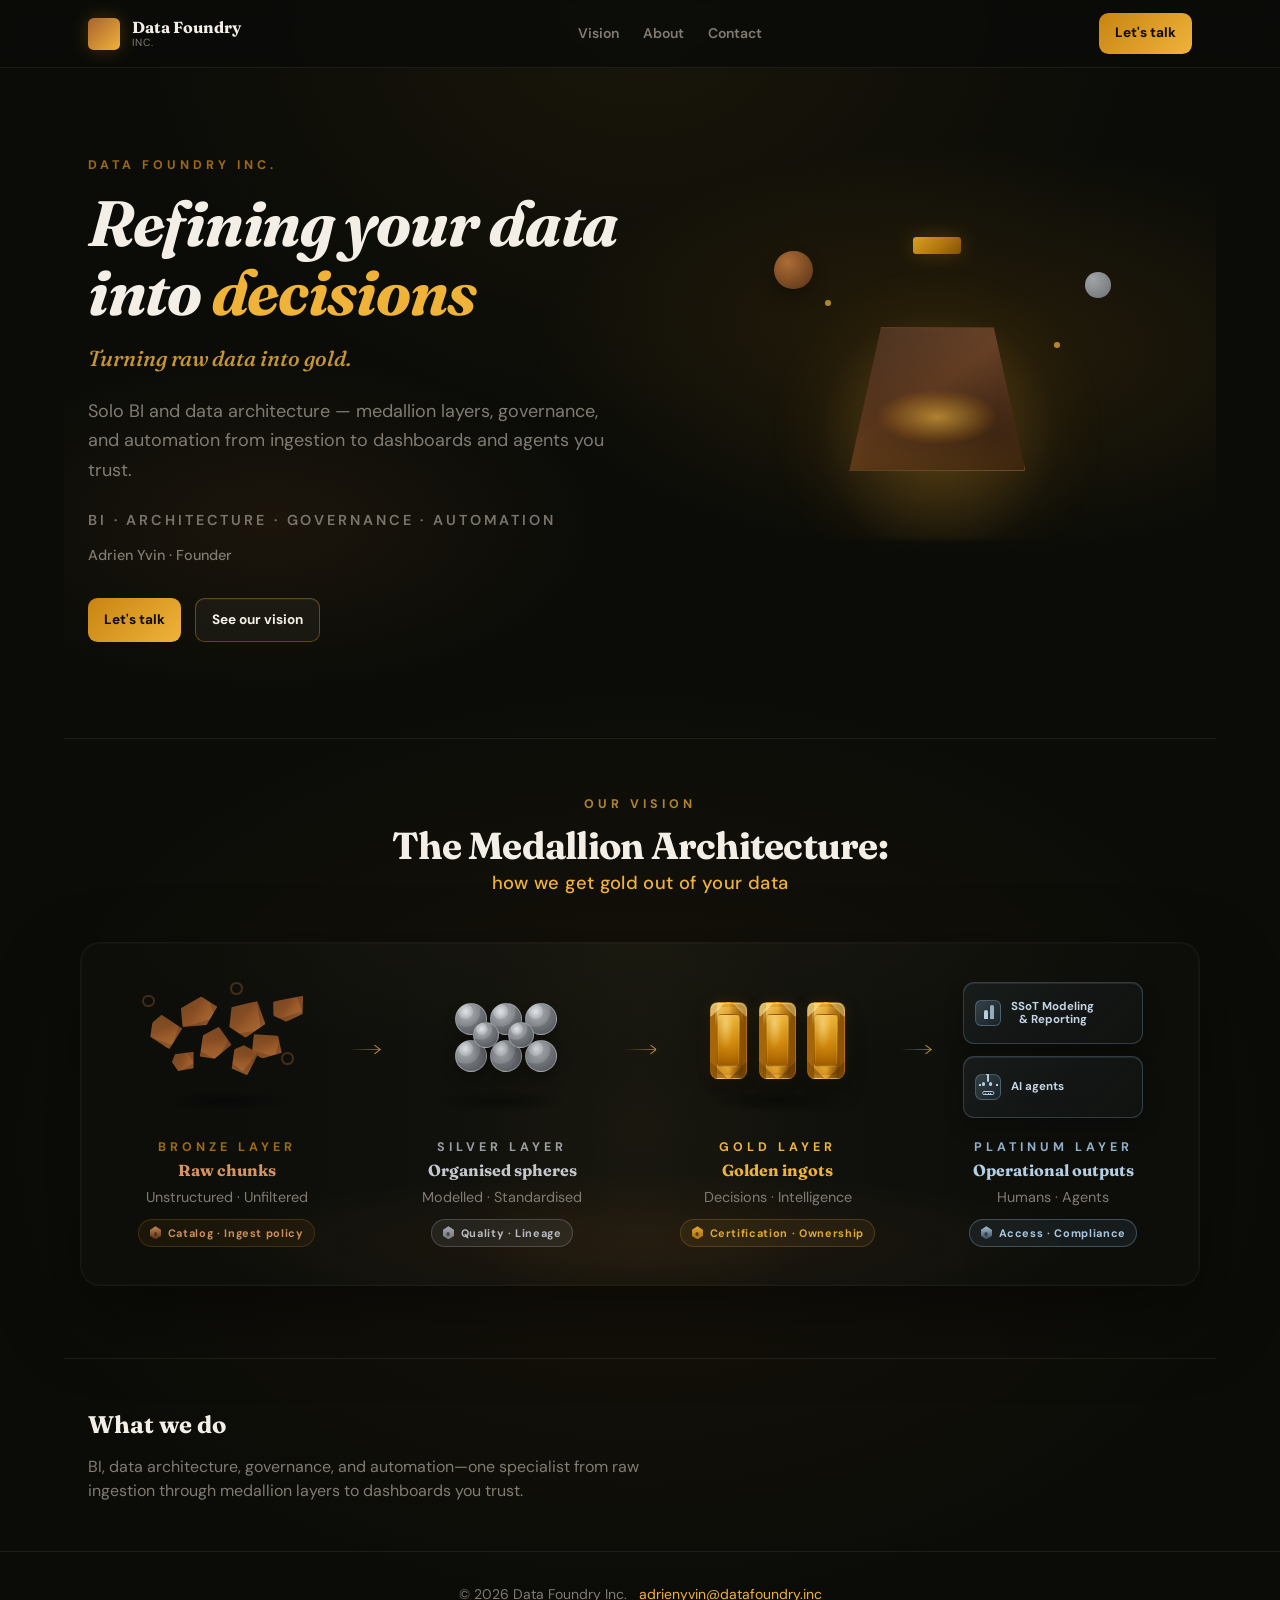
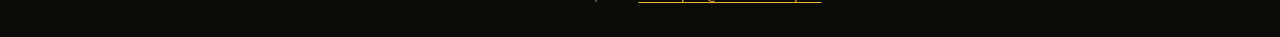
==== commit dcb39e24: "Add company context and update founder contact details. Document the business in COMPANY.md, show Ad" ====
--- a/index.html
+++ b/index.html
@@ -33,7 +33,7 @@
           <a href="#about">About</a>
           <a href="#contact">Contact</a>
         </nav>
-        <a class="btn btn--nav" href="mailto:hello@datafoundry.inc">Let's talk</a>
+        <a class="btn btn--nav" href="mailto:adrienyvin@datafoundry.inc">Let's talk</a>
       </div>
     </header>
 
@@ -52,8 +52,9 @@
               automation from ingestion to dashboards and agents you trust.
             </p>
             <p class="hero__services">BI · Architecture · Governance · Automation</p>
+            <p class="hero__founder">Adrien Yvin · Founder</p>
             <div class="hero__actions">
-              <a class="btn" href="mailto:hello@datafoundry.inc">Let's talk</a>
+              <a class="btn" href="mailto:adrienyvin@datafoundry.inc">Let's talk</a>
               <a class="btn btn--ghost" href="#schema">See our vision</a>
             </div>
           </div>
@@ -260,7 +261,7 @@
     <footer class="footer" id="contact">
       <p>
         &copy; 2026 Data Foundry Inc.
-        <a href="mailto:hello@datafoundry.inc">hello@datafoundry.inc</a>
+        <a href="mailto:adrienyvin@datafoundry.inc">adrienyvin@datafoundry.inc</a>
       </p>
     </footer>
   </body>
--- a/css/styles.css
+++ b/css/styles.css
@@ -267,6 +267,13 @@
   color: rgba(129, 123, 114, 0.95);
 }
 
+.hero__founder {
+  margin: 0.85rem 0 0;
+  font-size: 0.9rem;
+  font-weight: 500;
+  color: var(--color-muted);
+}
+
 .hero__actions {
   display: flex;
   flex-wrap: wrap;
